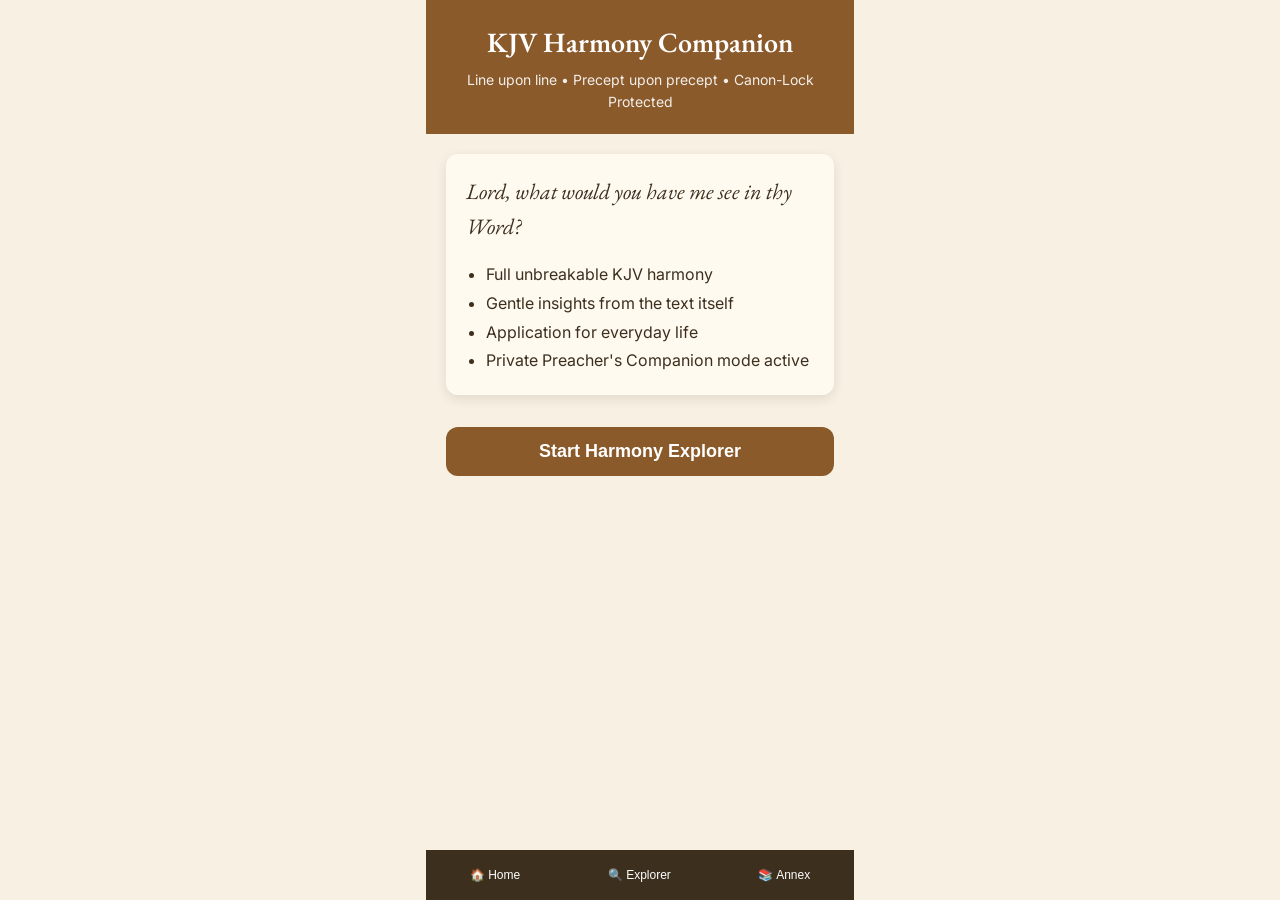
==== index.html @ 1fc336ee "Complete index.html with full working app and add manifest.json Agent-Logs-Url: https://github.com/s" ====
<!DOCTYPE html>
<html lang="en">
<head>
    <meta charset="UTF-8">
    <meta name="viewport" content="width=device-width, initial-scale=1.0, maximum-scale=1.0, user-scalable=no">
    <title>KJV Harmony Companion</title>

    <!-- iOS PWA Support -->
    <meta name="apple-mobile-web-app-capable" content="yes">
    <meta name="apple-mobile-web-app-status-bar-style" content="black">
    <meta name="apple-mobile-web-app-title" content="KJV Harmony">

    <!-- iOS Icons -->
    <link rel="apple-touch-icon" href="data:image/svg+xml,%3Csvg xmlns='http://www.w3.org/2000/svg' viewBox='0 0 100 100'%3E%3Crect fill='%238b5a2b' width='100' height='100'/%3E%3Ctext y='.9em' x='50%25' font-size='90' text-anchor='middle'%3E📖%3C/text%3E%3C/svg%3E">

    <!-- Web App Manifest -->
    <link rel="manifest" href="manifest.json">

    <!-- Theme Color -->
    <meta name="theme-color" content="#8b5a2b">

    <style>
        @import url('https://fonts.googleapis.com/css2?family=EB+Garamond:wght@400;600&family=Inter:wght@400;500;600&display=swap');

        :root {
            --bg: #f8f1e3;
            --text: #3c2f1e;
            --accent: #8b5a2b;
            --gold: #d4af37;
            --light: #fffaf0;
        }

        * {
            margin: 0;
            padding: 0;
            box-sizing: border-box;
        }

        body {
            font-family: 'Inter', -apple-system, BlinkMacSystemFont, system-ui, sans-serif;
            background: var(--bg);
            color: var(--text);
            line-height: 1.6;
            max-width: 428px;
            margin: 0 auto;
            min-height: 100vh;
            padding-bottom: 80px;
            overflow-x: hidden;
            -webkit-font-smoothing: antialiased;
        }

        .header {
            background: var(--accent);
            color: white;
            padding: 20px;
            text-align: center;
        }

        .title {
            font-family: 'EB Garamond', serif;
            font-size: 28px;
            font-weight: 600;
        }

        .subtitle {
            font-size: 14px;
            opacity: 0.9;
            margin-top: 4px;
        }

        .screen {
            display: none;
            padding: 20px;
        }

        .screen.active {
            display: block;
        }

        .btn {
            background: var(--accent);
            color: white;
            border: none;
            padding: 14px 24px;
            font-size: 18px;
            border-radius: 12px;
            width: 100%;
            margin: 12px 0;
            font-weight: 600;
            cursor: pointer;
            -webkit-tap-highlight-color: transparent;
            touch-action: manipulation;
        }

        .btn:active {
            opacity: 0.8;
            transform: scale(0.98);
        }

        .harmony-btn {
            background: linear-gradient(90deg, #8b5a2b, #d4af37);
        }

        .search-box {
            width: 100%;
            padding: 14px;
            border: 2px solid #d4af37;
            border-radius: 12px;
            font-size: 16px;
            margin-bottom: 12px;
            -webkit-appearance: none;
        }

        .nav {
            position: fixed;
            bottom: 0;
            left: 50%;
            transform: translateX(-50%);
            width: 100%;
            max-width: 428px;
            background: #3c2f1e;
            color: white;
            display: flex;
            justify-content: space-around;
            padding: 10px 0;
            padding-bottom: calc(10px + env(safe-area-inset-bottom));
        }

        .nav button {
            background: none;
            border: none;
            color: white;
            font-size: 12px;
            cursor: pointer;
            padding: 8px 16px;
            -webkit-tap-highlight-color: transparent;
        }

        .nav button:active {
            opacity: 0.6;
        }

        .card {
            background: var(--light);
            border-radius: 12px;
            padding: 20px;
            margin-bottom: 20px;
            box-shadow: 0 4px 12px rgba(0,0,0,0.1);
        }

        .flame {
            font-size: 24px;
            margin-left: 8px;
        }

        .prayer {
            font-family: 'EB Garamond', serif;
            font-size: 22px;
            margin-bottom: 16px;
            font-style: italic;
        }

        .harmony-result {
            background: var(--light);
            border-left: 4px solid var(--gold);
            padding: 20px;
            border-radius: 8px;
            margin-top: 20px;
        }

        .verse-text {
            font-family: 'EB Garamond', serif;
            font-size: 20px;
            line-height: 1.8;
            margin-bottom: 16px;
            color: var(--text);
        }

        .section-title {
            font-weight: 600;
            color: var(--accent);
            margin-top: 16px;
            margin-bottom: 8px;
        }
    </style>
</head>
<body>

    <div class="header">
        <div class="title">KJV Harmony Companion</div>
        <div class="subtitle">Line upon line &#8226; Precept upon precept &#8226; Canon-Lock Protected</div>
    </div>

    <!-- Home Screen -->
    <div id="home-screen" class="screen active">
        <div class="card">
            <div class="prayer">Lord, what would you have me see in thy Word?</div>
            <ul style="padding-left:20px;line-height:1.8;">
                <li>Full unbreakable KJV harmony</li>
                <li>Gentle insights from the text itself</li>
                <li>Application for everyday life</li>
                <li>Private Preacher's Companion mode active</li>
            </ul>
        </div>
        <button onclick="navigateTo('explorer')" class="btn">Start Harmony Explorer</button>
    </div>

    <!-- Explorer Screen -->
    <div id="explorer-screen" class="screen">
        <h2 style="text-align:center; margin-bottom:20px; color:#3c2f1e;">KJV Harmony Explorer</h2>
        <input id="verse-input" type="text" class="search-box" placeholder="Type any verse or question... (example: John 3:16, Easter, wisdom)" onkeypress="if(event.key==='Enter') getHarmony()">
        <button onclick="getHarmony()" class="btn harmony-btn">
            <span>Get Harmony</span><span class="flame">&#x1F525;</span>
        </button>
        <div id="harmony-result" style="display:none;"></div>
    </div>

    <!-- Annex Screen -->
    <div id="annex-screen" class="screen">
        <h2 style="text-align:center; margin-bottom:16px;">Annex Library</h2>
        <input id="annex-search" type="text" class="search-box" placeholder="Search the Annex Library for... (e.g., wisdom and the heart)">
        <button onclick="searchAnnex()" class="btn" style="background:#5c4630;">Search Storehouse</button>
        <div id="annex-results" style="margin-top:20px;"></div>

        <div style="margin-top:30px; font-size:14px; background:#fffaf0; padding:16px; border-radius:12px;">
            <strong>Sam's Private Preacher's Companion &mdash; Annex Library</strong><br>
            7 Sub-Annexes &bull; Canon-Lock Protected<br><br>
            <small>The Nature and Course of Faith &bull; Approved Workmen &bull; Heavenly Courtroom &bull; Eternal Grace of Election &bull; Trials &amp; Keeping Power &bull; Spiritual Warfare &bull; Wisdom from Above</small>
        </div>
    </div>

    <!-- Bottom Navigation -->
    <div class="nav">
        <button onclick="navigateTo('home')">&#x1F3E0; Home</button>
        <button onclick="navigateTo('explorer')">&#x1F50D; Explorer</button>
        <button onclick="navigateTo('annex')">&#x1F4DA; Annex</button>
    </div>

    <script>
        // ============== NAVIGATION ==============
        function navigateTo(screen) {
            document.querySelectorAll('.screen').forEach(s => s.classList.remove('active'));
            document.getElementById(screen + '-screen').classList.add('active');
        }

        // ============== KJV DATA ==============
        const kjvData = {
            "john 3:16": {
                verse: "For God so loved the world, that he gave his only begotten Son, that whosoever believeth in him should not perish, but have everlasting life. \u2014 John 3:16",
                context: "John 3:1-21 \u2014 Nicodemus comes by night. Jesus teaches the new birth of the Spirit. The bronze serpent type (v.14). Belief as the instrument for those quickened. Condemnation for loving darkness (vv.19-21).",
                harmony: [
                    "John 1:12-13 \u2014 Born, not of blood, nor of the will of the flesh, nor of the will of man, but of God.",
                    "Ephesians 2:1,4-5 \u2014 You hath he quickened, who were dead in trespasses and sins... But God, who is rich in mercy, hath quickened us together with Christ.",
                    "Ezekiel 36:26-27 \u2014 A new heart also will I give you... and I will put my spirit within you.",
                    "Romans 5:8 \u2014 But God commendeth his love toward us, in that, while we were yet sinners, Christ died for us."
                ],
                insights: "The passage presents God's initiating love and the sovereign work of the Spirit in the new birth. 'Whosoever believeth' describes the God-enabled response that receives everlasting life.",
                application: "In daily trials or doubt, look to Christ's finished work as the bronze serpent was lifted. Rest in His finished work."
            },
            "easter": {
                verse: "He is not here, but is risen: remember how he spake unto you when he was yet in Galilee, saying, The Son of man must be delivered into the hands of sinful men, and be crucified, and the third day rise again. \u2014 Luke 24:6-7",
                context: "Luke 24, John 20, Matthew 28 \u2014 The women find the empty tomb. Disciples hide behind locked doors for fear. Jesus appears, shows His hands and side, breathes peace.",
                harmony: [
                    "Luke 24:6-7 \u2014 Remember how He told you...",
                    "John 20:19 \u2014 The doors were shut where the disciples were assembled for fear of the Jews...",
                    "Matthew 28:10 \u2014 Go tell my brethren that they go into Galilee, and there shall they see me."
                ],
                insights: "The very disciples who walked with the Lord still doubted and hid. Yet the risen Christ walked through their locked door in grace \u2014 not to scold, but to say 'Peace be with you.'",
                application: "Whatever locked room of fear, shame, or doubt thou remainest in, the same Jesus who quickeneth the dead appears and says: Be not afraid."
            },
            "proverbs 8:10-12": {
                verse: "Receive my instruction, and not silver; and knowledge rather than choice gold. For wisdom is better than rubies; and all the things that may be desired are not to be compared to it. I wisdom dwell with prudence, and find out knowledge of witty inventions. \u2014 Proverbs 8:10-12",
                context: "Proverbs 8 \u2014 Wisdom personified calls in the streets. She has been with God from the beginning.",
                harmony: [
                    "Proverbs 8:10-11 \u2014 Wisdom is better than silver, gold, and rubies.",
                    "Proverbs 8:12 \u2014 Wisdom dwells with prudence and reveals devices and plots.",
                    "James 1:5 \u2014 If any lack wisdom, let him ask of God, that giveth to all men liberally."
                ],
                insights: "In a materialistic world, nothing compares to divine wisdom. She grants prudence and discernment against evil schemes.",
                application: "Choose Wisdom daily over the glittering treasures of this age. Ask of God who giveth liberally."
            },
            "james 1:5": {
                verse: "If any of you lack wisdom, let him ask of God, that giveth to all men liberally, and upbraideth not; and it shall be given him. \u2014 James 1:5",
                context: "James 1:2-8 \u2014 In the midst of trials, when wisdom is lacking, God invites us to ask.",
                harmony: [
                    "James 1:5 \u2014 Ask God liberally, He upbraideth not.",
                    "Proverbs 2:6 \u2014 For the LORD giveth wisdom: out of his mouth cometh knowledge and understanding.",
                    "1 Corinthians 1:30 \u2014 Christ Jesus, who of God is made unto us wisdom, and righteousness, and sanctification, and redemption."
                ],
                insights: "God doesn't scold us for lacking wisdom. He invites the request and gives generously to all who ask in faith.",
                application: "In every trial, every decision, ask Him. He will not rebuke you for asking. Christ is your wisdom."
            },
            "wisdom": {
                verse: "The fear of the LORD is the beginning of wisdom: and the knowledge of the holy is understanding. \u2014 Proverbs 9:10",
                context: "Proverbs 9 \u2014 Wisdom's invitation contrasted with Folly's seduction. True wisdom begins with reverence.",
                harmony: [
                    "Proverbs 9:10 \u2014 Fear of the LORD is the beginning of wisdom.",
                    "Proverbs 1:7 \u2014 The fear of the LORD is the beginning of knowledge.",
                    "Job 28:28 \u2014 Behold, the fear of the Lord, that is wisdom."
                ],
                insights: "True wisdom begins with reverence for God. Apart from Him, we have only clever folly dressed in wisdom's clothing.",
                application: "Submit your understanding to Him first. Let every thought bow to His Word before it governs your life."
            },
            "isaiah 42": {
                verse: "Behold my servant, whom I uphold; mine elect, in whom my soul delighteth; I have put my spirit upon him: he shall bring forth judgment to the Gentiles. \u2014 Isaiah 42:1",
                context: "Isaiah 42:1-4 \u2014 The gentle Servant of the Lord, Christ Jesus, who will not break a bruised reed nor quench smoking flax.",
                harmony: [
                    "Matthew 12:20 \u2014 A bruised reed shall he not break, and smoking flax shall he not quench, till he send forth judgment unto victory.",
                    "Isaiah 42:3 \u2014 He shall not fail nor be discouraged, till he have set judgment in the earth."
                ],
                insights: "The elect Servant is tender with the weak and failing. He is gentle with those who are broken and barely burning.",
                application: "The same Lord who quickeneth the dead is gentle with thee in thy frailty. Come meet Him where He calls thee."
            }
        };

        // ============== ANNEX LIBRARY ==============
        let annexLibrary = JSON.parse(localStorage.getItem('samAnnex')) || {
            subAnnexes: [
                { name: "The Nature and Course of Faith", entry: "Entry 1 \u2014 Cause and Course of Faith (Romans 8:15-17). Fully harmonised. Life precedes response." },
                { name: "Approved Workmen and Labor in Christ", entry: "Entry 2 \u2014 Do You Want to Be a Worker? (Ephesians 2:10, 2 Timothy 2:15). Fully harmonised." },
                { name: "The Heavenly Courtroom and Names Secured", entry: "Entry 3 \u2014 Books Opened, Names Secured (Daniel 7:9-10). Fully harmonised." },
                { name: "Eternal Grace of Election and Predestination", entry: "Entry 4 \u2014 Eternal Grace (John 6:37). Fully harmonised." },
                { name: "Trials, Frailty, and God's Keeping Power", entry: "Entry 5 \u2014 When Flesh and Heart Fail (Psalm 73:26). Fully harmonised." },
                { name: "Spiritual Warfare and Victory in Christ", entry: "Entry 6 \u2014 The Thief at the Door (John 10:10). Fully harmonised." },
                { name: "Wisdom from Above", entry: "Entry 7 \u2014 Thinking Biblically About Man (Proverbs 8\u20139, James 3:17). Fully harmonised with the sovereign grace of God." }
            ]
        };

        function saveAnnex() {
            localStorage.setItem('samAnnex', JSON.stringify(annexLibrary));
        }

        // ============== SEARCH & DISPLAY ==============
        function getHarmony() {
            const input = document.getElementById('verse-input').value.toLowerCase().trim();
            const result = kjvData[input];
            const resultDiv = document.getElementById('harmony-result');

            if (result) {
                resultDiv.innerHTML =
                    '<div class="harmony-result">' +
                    '<div class="verse-text">' + result.verse + '</div>' +
                    '<div class="section-title">Context:</div>' +
                    '<p>' + result.context + '</p>' +
                    '<div class="section-title">Harmony of Scripture:</div>' +
                    '<ul style="padding-left:20px; line-height:1.8;">' +
                    result.harmony.map(function(h) { return '<li>' + h + '</li>'; }).join('') +
                    '</ul>' +
                    '<div class="section-title">Insights:</div>' +
                    '<p>' + result.insights + '</p>' +
                    '<div class="section-title">Application:</div>' +
                    '<p style="font-style:italic;">' + result.application + '</p>' +
                    '</div>';
                resultDiv.style.display = 'block';
            } else {
                resultDiv.innerHTML =
                    '<div class="card"><p style="text-align:center; color:#8b5a2b;">' +
                    'No harmony found for "<strong>' + input + '</strong>".<br><br>' +
                    'Try: <strong>john 3:16</strong>, <strong>easter</strong>, <strong>wisdom</strong>, ' +
                    '<strong>proverbs 8:10-12</strong>, <strong>james 1:5</strong>, or <strong>isaiah 42</strong>' +
                    '</p></div>';
                resultDiv.style.display = 'block';
            }
        }

        function searchAnnex() {
            const query = document.getElementById('annex-search').value.toLowerCase().trim();
            const resultsDiv = document.getElementById('annex-results');

            if (!query) {
                resultsDiv.innerHTML = '<p style="text-align:center; color:#8b5a2b;">Enter a topic, e.g., "wisdom and the heart" or "faith and election"</p>';
                return;
            }

            const matches = annexLibrary.subAnnexes.filter(function(sub) {
                return sub.name.toLowerCase().includes(query) || sub.entry.toLowerCase().includes(query);
            });

            if (matches.length > 0) {
                resultsDiv.innerHTML = matches.map(function(sub) {
                    return '<div class="card"><strong style="color:#8b5a2b;">' + sub.name + '</strong><br>' +
                        '<p style="margin-top:8px;">' + sub.entry + '</p>' +
                        '<small style="color:#8b5a2b;">Fully harmonised &bull; Tied to finished work of Christ</small></div>';
                }).join('');
            } else {
                resultsDiv.innerHTML =
                    '<div class="card"><p style="text-align:center; color:#8b5a2b;">' +
                    'No results for "<strong>' + query + '</strong>". Try: <strong>wisdom</strong>, <strong>faith</strong>, <strong>grace</strong>, or <strong>trials</strong>' +
                    '</p></div>';
            }
        }

        // ============== SERVICE WORKER REGISTRATION ==============
        if ('serviceWorker' in navigator) {
            window.addEventListener('load', function() {
                navigator.serviceWorker.register('sw.js')
                    .then(function(reg) { console.log('%c\u2705 Service Worker registered \u2014 PWA ready to install', 'color:#d4af37'); })
                    .catch(function(err) { console.log('Service Worker registration failed:', err); });
            });
        }

        window.addEventListener('load', function() {
            console.log('%cKJV Harmony Companion \u2014 Canon-Lock Protected \u2022 Ready for Sam', 'color:#8b5a2b; font-family:monospace');
        });

        document.addEventListener('touchstart', function() {}, {passive: true});
    </script>
</body>
</html>
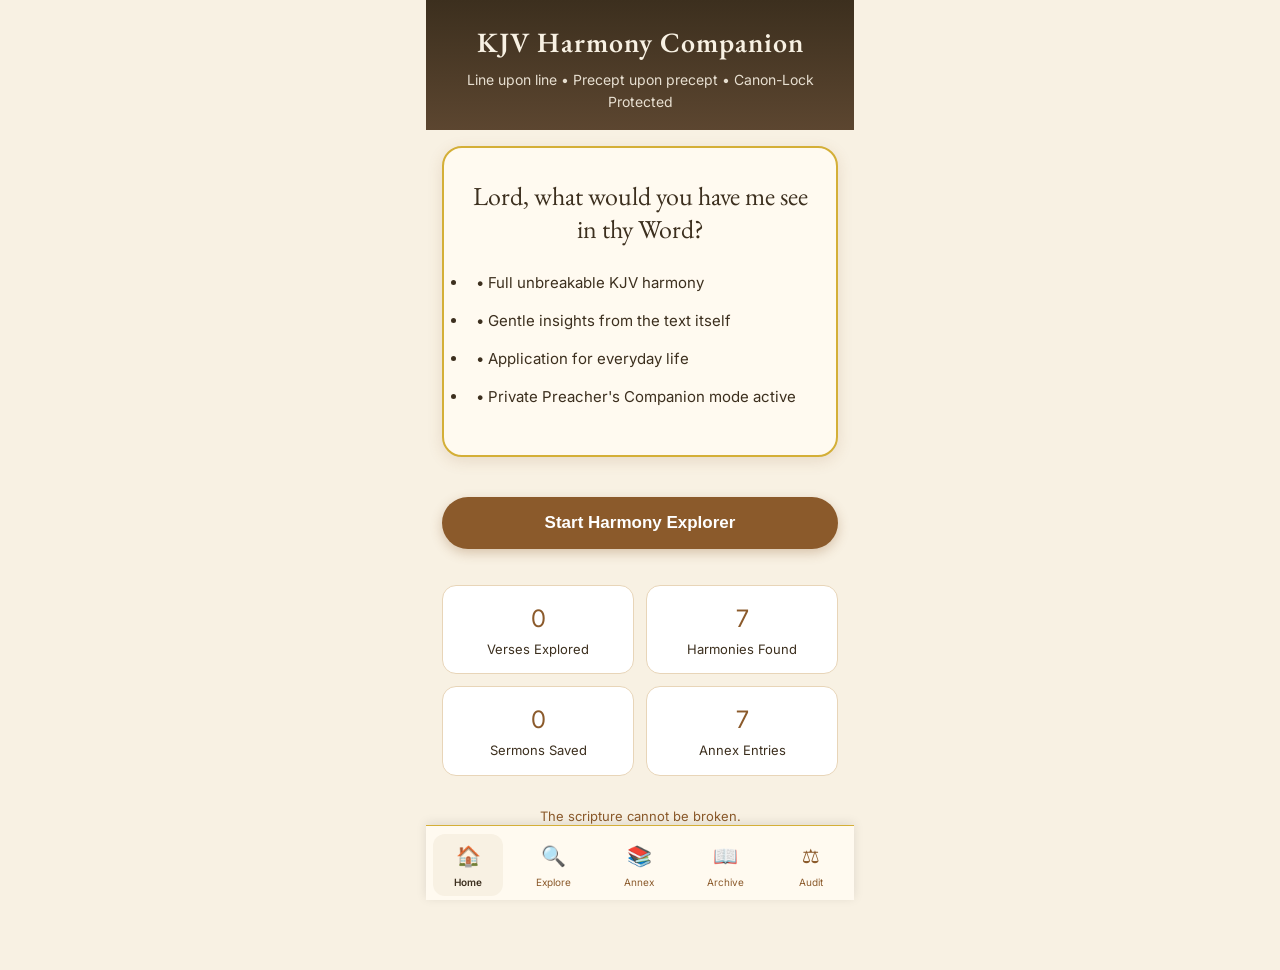
==== commit 698b80af: "Merge pull request #1 from sametheredge85-crypto/copilot/resume-interrupted-conversation" ====
--- a/index.html
+++ b/index.html
@@ -1,24 +1,13 @@
+
 <!DOCTYPE html>
 <html lang="en">
 <head>
     <meta charset="UTF-8">
     <meta name="viewport" content="width=device-width, initial-scale=1.0, maximum-scale=1.0, user-scalable=no">
     <title>KJV Harmony Companion</title>
-
-    <!-- iOS PWA Support -->
     <meta name="apple-mobile-web-app-capable" content="yes">
     <meta name="apple-mobile-web-app-status-bar-style" content="black">
-    <meta name="apple-mobile-web-app-title" content="KJV Harmony">
-
-    <!-- iOS Icons -->
-    <link rel="apple-touch-icon" href="data:image/svg+xml,%3Csvg xmlns='http://www.w3.org/2000/svg' viewBox='0 0 100 100'%3E%3Crect fill='%238b5a2b' width='100' height='100'/%3E%3Ctext y='.9em' x='50%25' font-size='90' text-anchor='middle'%3E📖%3C/text%3E%3C/svg%3E">
-
-    <!-- Web App Manifest -->
     <link rel="manifest" href="manifest.json">
-
-    <!-- Theme Color -->
-    <meta name="theme-color" content="#8b5a2b">
-
     <style>
         @import url('https://fonts.googleapis.com/css2?family=EB+Garamond:wght@400;600&family=Inter:wght@400;500;600&display=swap');
 
@@ -30,85 +19,41 @@
             --light: #fffaf0;
         }
 
-        * {
-            margin: 0;
-            padding: 0;
-            box-sizing: border-box;
-        }
+        * { margin: 0; padding: 0; box-sizing: border-box; }
 
         body {
-            font-family: 'Inter', -apple-system, BlinkMacSystemFont, system-ui, sans-serif;
+            font-family: 'Inter', system-ui, sans-serif;
             background: var(--bg);
             color: var(--text);
             line-height: 1.6;
-            max-width: 428px;
+            width: 428px;
             margin: 0 auto;
             min-height: 100vh;
             padding-bottom: 80px;
             overflow-x: hidden;
-            -webkit-font-smoothing: antialiased;
         }
 
         .header {
-            background: var(--accent);
-            color: white;
-            padding: 20px;
+            background: linear-gradient(to bottom, #3c2f1e, #5c4630);
+            color: #f8f1e3;
+            padding: 20px 16px 16px;
             text-align: center;
+            position: sticky;
+            top: 0;
+            z-index: 100;
         }
 
         .title {
             font-family: 'EB Garamond', serif;
             font-size: 28px;
             font-weight: 600;
+            letter-spacing: 1px;
         }
 
         .subtitle {
             font-size: 14px;
             opacity: 0.9;
             margin-top: 4px;
-        }
-
-        .screen {
-            display: none;
-            padding: 20px;
-        }
-
-        .screen.active {
-            display: block;
-        }
-
-        .btn {
-            background: var(--accent);
-            color: white;
-            border: none;
-            padding: 14px 24px;
-            font-size: 18px;
-            border-radius: 12px;
-            width: 100%;
-            margin: 12px 0;
-            font-weight: 600;
-            cursor: pointer;
-            -webkit-tap-highlight-color: transparent;
-            touch-action: manipulation;
-        }
-
-        .btn:active {
-            opacity: 0.8;
-            transform: scale(0.98);
-        }
-
-        .harmony-btn {
-            background: linear-gradient(90deg, #8b5a2b, #d4af37);
-        }
-
-        .search-box {
-            width: 100%;
-            padding: 14px;
-            border: 2px solid #d4af37;
-            border-radius: 12px;
-            font-size: 16px;
-            margin-bottom: 12px;
-            -webkit-appearance: none;
         }
 
         .nav {
@@ -116,294 +61,876 @@
             bottom: 0;
             left: 50%;
             transform: translateX(-50%);
-            width: 100%;
-            max-width: 428px;
-            background: #3c2f1e;
-            color: white;
+            width: 428px;
+            background: var(--light);
+            border-top: 1px solid #d4af37;
             display: flex;
             justify-content: space-around;
-            padding: 10px 0;
-            padding-bottom: calc(10px + env(safe-area-inset-bottom));
-        }
-
-        .nav button {
-            background: none;
+            padding: 8px 0 4px;
+            box-shadow: 0 -2px 10px rgba(0,0,0,0.1);
+            z-index: 200;
+        }
+
+        .nav-btn {
+            display: flex;
+            flex-direction: column;
+            align-items: center;
+            font-size: 10px;
+            color: #8b5a2b;
+            width: 70px;
+            padding: 6px 4px;
+            border-radius: 12px;
+            transition: all 0.2s;
+            cursor: pointer;
+        }
+
+        .nav-btn.active {
+            background: #f8f1e3;
+            color: #3c2f1e;
+            font-weight: 600;
+        }
+
+        .nav-btn span {
+            font-size: 20px;
+            margin-bottom: 2px;
+        }
+
+        .screen {
+            display: none;
+            padding: 16px;
+            min-height: calc(100vh - 140px);
+        }
+
+        .screen.active {
+            display: block;
+        }
+
+        .prayer-card {
+            background: #fffaf0;
+            border: 2px solid var(--gold);
+            border-radius: 20px;
+            padding: 32px 24px;
+            text-align: center;
+            margin-bottom: 24px;
+            box-shadow: 0 4px 15px rgba(139,90,43,0.15);
+        }
+
+        .prayer {
+            font-family: 'EB Garamond', serif;
+            font-size: 26px;
+            line-height: 1.3;
+            color: #3c2f1e;
+            margin-bottom: 24px;
+        }
+
+        .feature-list {
+            text-align: left;
+            font-size: 15px;
+        }
+
+        .feature-list li {
+            margin-bottom: 14px;
+            padding-left: 8px;
+        }
+
+        .btn {
+            background: var(--accent);
+            color: white;
             border: none;
+            border-radius: 50px;
+            padding: 16px 24px;
+            font-size: 17px;
+            font-weight: 600;
+            width: 100%;
+            margin: 16px 0;
+            box-shadow: 0 4px 12px rgba(139,90,43,0.3);
+            transition: all 0.2s;
+            cursor: pointer;
+        }
+
+        .btn:active {
+            transform: scale(0.97);
+        }
+
+        .search-box {
+            width: 100%;
+            padding: 16px 20px;
+            border: 2px solid #d4af37;
+            border-radius: 50px;
+            font-size: 17px;
+            background: white;
+            margin-bottom: 12px;
+        }
+
+        .harmony-btn {
+            background: linear-gradient(to right, #8b5a2b, #a67c52);
             color: white;
-            font-size: 12px;
-            cursor: pointer;
-            padding: 8px 16px;
-            -webkit-tap-highlight-color: transparent;
-        }
-
-        .nav button:active {
-            opacity: 0.6;
-        }
-
-        .card {
-            background: var(--light);
-            border-radius: 12px;
+            font-size: 18px;
+            padding: 18px;
+            display: flex;
+            align-items: center;
+            justify-content: center;
+            gap: 12px;
+        }
+
+        .result-card {
+            background: white;
+            border-radius: 16px;
             padding: 20px;
             margin-bottom: 20px;
-            box-shadow: 0 4px 12px rgba(0,0,0,0.1);
+            border: 1px solid #e8d5b8;
+        }
+
+        .section-title {
+            font-family: 'EB Garamond', serif;
+            font-size: 19px;
+            color: var(--accent);
+            margin: 18px 0 8px;
+            border-bottom: 1px solid #e8d5b8;
+            padding-bottom: 6px;
+        }
+
+        .verse {
+            font-family: 'EB Garamond', serif;
+            font-size: 18px;
+            line-height: 1.5;
+            background: #fffaf0;
+            padding: 16px;
+            border-radius: 12px;
+            margin: 12px 0;
+        }
+
+        .copy-btn {
+            font-size: 13px;
+            background: #f0e6d2;
+            color: #5c4630;
+            border: none;
+            padding: 6px 14px;
+            border-radius: 20px;
+            margin-top: 8px;
+            cursor: pointer;
+        }
+
+        .annex-tab {
+            display: flex;
+            background: #f0e6d2;
+            border-radius: 12px;
+            padding: 4px;
+            margin-bottom: 16px;
+        }
+
+        .tab {
+            flex: 1;
+            padding: 12px;
+            text-align: center;
+            border-radius: 10px;
+            font-weight: 500;
+            cursor: pointer;
+        }
+
+        .tab.active {
+            background: white;
+            box-shadow: 0 2px 8px rgba(0,0,0,0.1);
+        }
+
+        .stats {
+            display: grid;
+            grid-template-columns: repeat(2, 1fr);
+            gap: 12px;
+            margin: 20px 0;
+        }
+
+        .stat-card {
+            background: white;
+            padding: 14px;
+            border-radius: 14px;
+            text-align: center;
+            border: 1px solid #e8d5b8;
         }
 
         .flame {
-            font-size: 24px;
-            margin-left: 8px;
-        }
-
-        .prayer {
-            font-family: 'EB Garamond', serif;
-            font-size: 22px;
-            margin-bottom: 16px;
-            font-style: italic;
-        }
-
-        .harmony-result {
-            background: var(--light);
-            border-left: 4px solid var(--gold);
-            padding: 20px;
-            border-radius: 8px;
-            margin-top: 20px;
-        }
-
-        .verse-text {
-            font-family: 'EB Garamond', serif;
-            font-size: 20px;
-            line-height: 1.8;
-            margin-bottom: 16px;
-            color: var(--text);
-        }
-
-        .section-title {
-            font-weight: 600;
+            font-size: 28px;
+            animation: flicker 2s infinite alternate;
+        }
+
+        @keyframes flicker {
+            0% { opacity: 0.9; }
+            100% { opacity: 1; }
+        }
+
+        .annex-entry {
+            margin: 14px 0;
+            padding: 14px;
+            background: #f8f1e3;
+            border-radius: 10px;
+            border-left: 3px solid var(--gold);
+        }
+
+        .annex-entry strong {
+            display: block;
+            margin-bottom: 4px;
             color: var(--accent);
-            margin-top: 16px;
-            margin-bottom: 8px;
-        }
+        }
+
+        .sermon-card {
+            background: white;
+            border-radius: 14px;
+            padding: 16px;
+            margin-bottom: 14px;
+            border: 1px solid #e8d5b8;
+        }
+
+        .audit-check {
+            background: white;
+            border-radius: 12px;
+            padding: 16px;
+            margin-bottom: 12px;
+            border: 1px solid #e8d5b8;
+            display: flex;
+            align-items: flex-start;
+            gap: 12px;
+        }
+
+        .audit-check input[type="checkbox"] {
+            width: 20px;
+            height: 20px;
+            accent-color: #8b5a2b;
+            flex-shrink: 0;
+            margin-top: 2px;
+        }
+
+        h1, h2 { font-family: 'EB Garamond', serif; }
     </style>
 </head>
 <body>
 
+    <!-- Header -->
     <div class="header">
         <div class="title">KJV Harmony Companion</div>
-        <div class="subtitle">Line upon line &#8226; Precept upon precept &#8226; Canon-Lock Protected</div>
+        <div class="subtitle">Line upon line • Precept upon precept • Canon-Lock Protected</div>
     </div>
 
-    <!-- Home Screen -->
+    <!-- Home / Prayer Screen -->
     <div id="home-screen" class="screen active">
-        <div class="card">
+        <div class="prayer-card">
             <div class="prayer">Lord, what would you have me see in thy Word?</div>
-            <ul style="padding-left:20px;line-height:1.8;">
-                <li>Full unbreakable KJV harmony</li>
-                <li>Gentle insights from the text itself</li>
-                <li>Application for everyday life</li>
-                <li>Private Preacher's Companion mode active</li>
+            <ul class="feature-list">
+                <li>• Full unbreakable KJV harmony</li>
+                <li>• Gentle insights from the text itself</li>
+                <li>• Application for everyday life</li>
+                <li>• Private Preacher's Companion mode active</li>
             </ul>
         </div>
+
         <button onclick="navigateTo('explorer')" class="btn">Start Harmony Explorer</button>
+
+        <div class="stats" id="stats-grid">
+            <div class="stat-card">
+                <div style="font-size:24px; color:#8b5a2b;" id="stat-explored">0</div>
+                <div style="font-size:13px;">Verses Explored</div>
+            </div>
+            <div class="stat-card">
+                <div style="font-size:24px; color:#8b5a2b;" id="stat-harmonies">7</div>
+                <div style="font-size:13px;">Harmonies Found</div>
+            </div>
+            <div class="stat-card">
+                <div style="font-size:24px; color:#8b5a2b;" id="stat-sermons">0</div>
+                <div style="font-size:13px;">Sermons Saved</div>
+            </div>
+            <div class="stat-card">
+                <div style="font-size:24px; color:#8b5a2b;">7</div>
+                <div style="font-size:13px;">Annex Entries</div>
+            </div>
+        </div>
+
+        <div style="text-align:center; font-size:13px; color:#8b5a2b; margin-top:30px;">
+            The scripture cannot be broken.<br>— John 10:35
+        </div>
     </div>
 
     <!-- Explorer Screen -->
     <div id="explorer-screen" class="screen">
         <h2 style="text-align:center; margin-bottom:20px; color:#3c2f1e;">KJV Harmony Explorer</h2>
-        <input id="verse-input" type="text" class="search-box" placeholder="Type any verse or question... (example: John 3:16, Easter, wisdom)" onkeypress="if(event.key==='Enter') getHarmony()">
+
+        <input id="verse-input" type="text" class="search-box"
+               placeholder="Type any verse or topic... (e.g. John 3:16, Easter, Isaiah 42)"
+               onkeypress="if(event.key==='Enter') getHarmony()">
+
         <button onclick="getHarmony()" class="btn harmony-btn">
-            <span>Get Harmony</span><span class="flame">&#x1F525;</span>
+            <span>Get Harmony</span>
+            <span class="flame">🔥</span>
         </button>
-        <div id="harmony-result" style="display:none;"></div>
+
+        <div id="harmony-result" style="display:none; margin-top:24px;"></div>
     </div>
 
-    <!-- Annex Screen -->
+    <!-- Annex Library Screen -->
     <div id="annex-screen" class="screen">
         <h2 style="text-align:center; margin-bottom:16px;">Annex Library</h2>
-        <input id="annex-search" type="text" class="search-box" placeholder="Search the Annex Library for... (e.g., wisdom and the heart)">
-        <button onclick="searchAnnex()" class="btn" style="background:#5c4630;">Search Storehouse</button>
-        <div id="annex-results" style="margin-top:20px;"></div>
-
-        <div style="margin-top:30px; font-size:14px; background:#fffaf0; padding:16px; border-radius:12px;">
-            <strong>Sam's Private Preacher's Companion &mdash; Annex Library</strong><br>
-            7 Sub-Annexes &bull; Canon-Lock Protected<br><br>
-            <small>The Nature and Course of Faith &bull; Approved Workmen &bull; Heavenly Courtroom &bull; Eternal Grace of Election &bull; Trials &amp; Keeping Power &bull; Spiritual Warfare &bull; Wisdom from Above</small>
-        </div>
+
+        <div class="annex-tab">
+            <div onclick="switchAnnexTab(0)" id="tab-0" class="tab active">Core KJV</div>
+            <div onclick="switchAnnexTab(1)" id="tab-1" class="tab">Sermons</div>
+            <div onclick="switchAnnexTab(2)" id="tab-2" class="tab">Add New</div>
+        </div>
+
+        <!-- Core KJV tab -->
+        <div id="annex-core" class="annex-tab-content">
+            <input id="annex-search" type="text" class="search-box"
+                   placeholder="Search annex... (e.g., faith and the heart)">
+            <button onclick="searchAnnex()" class="btn" style="background:#5c4630;">Search Storehouse</button>
+            <div id="annex-results" style="margin-top:20px;"></div>
+            <div id="annex-list" style="margin-top:16px;"></div>
+        </div>
+
+        <!-- Sermon archive tab -->
+        <div id="annex-sermons" class="annex-tab-content" style="display:none;">
+            <div id="sermon-list" style="margin-top:8px;"></div>
+            <p id="sermon-empty" style="text-align:center; color:#8b5a2b; margin-top:40px; font-style:italic; display:none;">
+                No sermons saved yet.<br>Use the Explorer to find harmonies and save them.
+            </p>
+        </div>
+
+        <!-- Add new entry tab -->
+        <div id="annex-add" class="annex-tab-content" style="display:none;">
+            <div style="background:#fffaf0; border:1px solid var(--gold); border-radius:14px; padding:16px; margin-bottom:16px;">
+                <p style="font-size:13px; color:#5c4630; margin-bottom:12px;">All entries pass 5 checkpoints: KJV-only, minimum 3 verses, no duplicates, full harmony, canon-lock.</p>
+                <input id="new-entry-name" type="text" class="search-box" placeholder="Entry Name (e.g. The Stone Moved — Heaven's View)">
+                <input id="new-entry-verses" type="text" class="search-box" placeholder="KJV Verses (comma separated — at least 3)">
+                <textarea id="new-entry-insights" class="search-box" rows="3" style="border-radius:16px; resize:none;" placeholder="Gentle Insights (distil to core harmony)"></textarea>
+                <textarea id="new-entry-application" class="search-box" rows="3" style="border-radius:16px; resize:none;" placeholder="Everyday Application (preaching / prayer / walk)"></textarea>
+                <button onclick="addNewEntry()" class="btn" style="background:#5c4630;">Add to Annex</button>
+            </div>
+        </div>
+    </div>
+
+    <!-- Sermon Archive Screen -->
+    <div id="archive-screen" class="screen">
+        <h2 style="text-align:center; margin-bottom:16px;">Sermon Archive</h2>
+        <div id="archive-list"></div>
+        <div id="archive-empty" style="text-align:center; color:#8b5a2b; margin:40px 0; font-style:italic;">
+            Your harmonized sermons will appear here.<br>
+            All anchored in the whole counsel of God.
+        </div>
+        <button onclick="navigateTo('explorer')" class="btn" style="background:#5c4630;">Open Harmony Explorer</button>
+    </div>
+
+    <!-- Self-Audit Screen -->
+    <div id="audit-screen" class="screen">
+        <h2 style="text-align:center; margin-bottom:16px;">Self-Audit Tool</h2>
+        <div class="result-card" style="margin-bottom:16px;">
+            <p style="font-style:italic; text-align:center; margin-bottom:16px;">
+                "Examine yourselves, whether ye be in the faith; prove your own selves."<br>
+                <small>— 2 Corinthians 13:5</small>
+            </p>
+        </div>
+        <div id="audit-checks"></div>
+        <button onclick="auditScore()" class="btn" style="margin-top:8px;">Calculate Score</button>
+        <div id="audit-result" style="display:none; margin-top:16px; padding:16px; background:white; border-radius:14px; text-align:center; border:2px solid var(--gold);"></div>
     </div>
 
     <!-- Bottom Navigation -->
     <div class="nav">
-        <button onclick="navigateTo('home')">&#x1F3E0; Home</button>
-        <button onclick="navigateTo('explorer')">&#x1F50D; Explorer</button>
-        <button onclick="navigateTo('annex')">&#x1F4DA; Annex</button>
+        <div onclick="navigateTo('home')" class="nav-btn active" id="nav-home">
+            <span>🏠</span>Home
+        </div>
+        <div onclick="navigateTo('explorer')" class="nav-btn" id="nav-explorer">
+            <span>🔍</span>Explore
+        </div>
+        <div onclick="navigateTo('annex')" class="nav-btn" id="nav-annex">
+            <span>📚</span>Annex
+        </div>
+        <div onclick="navigateTo('archive')" class="nav-btn" id="nav-archive">
+            <span>📖</span>Archive
+        </div>
+        <div onclick="navigateTo('audit')" class="nav-btn" id="nav-audit">
+            <span>⚖️</span>Audit
+        </div>
     </div>
 
     <script>
+        // ============== EMBEDDED KJV HARMONY DATA ==============
+        const kjvData = {
+            "john 3:16": {
+                verse: "For God so loved the world, that he gave his only begotten Son, that whosoever believeth in him should not perish, but have everlasting life. — John 3:16",
+                context: "John 3:1-21 — Nicodemus comes by night. Jesus teaches the new birth of the Spirit (vv.3-8: 'The wind bloweth where it listeth... so is every one that is born of the Spirit'). Bronze serpent type (v.14). Belief as the instrument for those quickened. Condemnation for loving darkness (vv.19-21).",
+                harmony: [
+                    "John 1:12-13 — Born, not of blood, nor of the will of the flesh, nor of the will of man, but of God.",
+                    "Ephesians 2:1,4-5 — And you hath he quickened, who were dead in trespasses and sins... But God, who is rich in mercy... hath quickened us together with Christ.",
+                    "Ezekiel 36:26-27 — A new heart also will I give you... and I will put my spirit within you, and cause you to walk in my statutes.",
+                    "Romans 5:8 — But God commendeth his love toward us, in that, while we were yet sinners, Christ died for us."
+                ],
+                insights: "The passage presents God's initiating love and the sovereign work of the Spirit in the new birth. 'Whosoever believeth' describes the God-enabled response that receives everlasting life, never isolated from the necessity of being born again.",
+                application: "In daily trials or doubt, look to Christ's finished work as the bronze serpent was lifted. Pray for the Spirit's quickening work and examine your trust in light of the full counsel."
+            },
+            "easter": {
+                verse: "He is not here, but is risen: remember how he spake unto you when he was yet in Galilee, saying, The Son of man must be delivered into the hands of sinful men, and be crucified, and the third day rise again. — Luke 24:6-7",
+                context: "Luke 24, John 20, Matthew 28 — The women find the empty tomb. Disciples call it nonsense. They hide behind locked doors for fear. Jesus appears, shows His hands and side, breathes peace, yet they remain in the room He told them to leave for Galilee.",
+                harmony: [
+                    "Luke 24:6-7 — Remember how He told you...",
+                    "John 20:19 — The doors were shut where the disciples were assembled for fear of the Jews, came Jesus and stood in the midst, and saith unto them, Peace be unto you.",
+                    "Matthew 28:10 — Go tell my brethren that they go into Galilee, and there shall they see me.",
+                    "1 Corinthians 15:3-4 — Christ died for our sins according to the scriptures; And that he was buried, and that he rose again the third day according to the scriptures."
+                ],
+                insights: "The very disciples who walked with the Lord still doubted and hid. Yet the risen Christ walked through their locked door in grace — not to scold, but to say 'Peace be with you.'",
+                application: "Whatever locked room of fear, shame, doubt, or control thou remainest in, the same Jesus who quickeneth the dead appears to thee this day and says: 'You do not have to stay here. Come meet Me where I am calling thee.'"
+            },
+            "resurrection": {
+                verse: "He is not here, but is risen: remember how he spake unto you when he was yet in Galilee. — Luke 24:6",
+                context: "Luke 24, John 20, Matthew 28 — The empty tomb. Fearful disciples. The risen Christ appears in grace.",
+                harmony: [
+                    "John 20:19 — Peace be unto you.",
+                    "1 Corinthians 15:3-4 — He rose again the third day according to the scriptures.",
+                    "Romans 4:25 — Who was delivered for our offences, and was raised again for our justification."
+                ],
+                insights: "The resurrection is not merely a past event but the living foundation of every believer's standing before God.",
+                application: "Look to the risen Christ and let that peace drive out all fear."
+            },
+            "isaiah 42": {
+                verse: "Behold my servant, whom I uphold; mine elect, in whom my soul delighteth; I have put my spirit upon him: he shall bring forth judgment to the Gentiles. — Isaiah 42:1",
+                context: "Isaiah 42:1-4 — The gentle Servant of the Lord, Christ Jesus, who will not break a bruised reed nor quench smoking flax.",
+                harmony: [
+                    "Matthew 12:20 — A bruised reed shall he not break, and smoking flax shall he not quench, till he send forth judgment unto victory.",
+                    "Matthew 3:17 — This is my beloved Son, in whom I am well pleased.",
+                    "Luke 4:18 — The Spirit of the Lord is upon me, because he hath anointed me to preach the gospel to the poor."
+                ],
+                insights: "The elect Servant is tender with the weak and failing, yet He will not fail nor be discouraged until He has set judgment in the earth.",
+                application: "The same Lord who quickeneth the dead is gentle with thee in thy frailty. Come meet Him where He calls thee."
+            },
+            "john 6:37": {
+                verse: "All that the Father giveth me shall come to me; and him that cometh to me I will in no wise cast out. — John 6:37",
+                context: "John 6:35-44 — Jesus is the bread of life. All that the Father gives will come. No one can come unless drawn by the Father.",
+                harmony: [
+                    "John 6:44 — No man can come to me, except the Father which hath sent me draw him.",
+                    "Romans 8:30 — Moreover whom he did predestinate, them he also called: and whom he called, them he also justified.",
+                    "Ephesians 1:4-5 — According as he hath chosen us in him before the foundation of the world."
+                ],
+                insights: "The Father's giving and the Son's keeping are two golden links of the same chain. None given will be lost.",
+                application: "Rest thy soul upon the certainty of divine election and Christ's unfailing promise: 'I will in no wise cast out.'"
+            },
+            "psalm 73:26": {
+                verse: "My flesh and my heart faileth: but God is the strength of my heart, and my portion for ever. — Psalm 73:26",
+                context: "Psalm 73 — Asaph nearly stumbled envying the prosperous wicked, until he went into the sanctuary and understood their end.",
+                harmony: [
+                    "2 Corinthians 12:9 — My grace is sufficient for thee: for my strength is made perfect in weakness.",
+                    "Isaiah 40:29 — He giveth power to the faint; and to them that have no might he increaseth strength.",
+                    "Philippians 4:13 — I can do all things through Christ which strengtheneth me."
+                ],
+                insights: "When flesh and heart fail, God is not alarmed. He is the portion of His people even in the sanctuary of their frailty.",
+                application: "In thy weakness, go into the sanctuary. Behold what God has prepared — not circumstances changed, but God Himself as thy strength and portion."
+            },
+            "acts 3:19": {
+                verse: "Repent ye therefore, and be converted, that your sins may be blotted out, when the times of refreshing shall come from the presence of the Lord. — Acts 3:19",
+                context: "Acts 3:11-26 — Peter's sermon at Solomon's porch after healing the lame man. Israel called to repent of rejecting the Holy One.",
+                harmony: [
+                    "Acts 2:38 — Repent, and be baptized every one of you in the name of Jesus Christ for the remission of sins.",
+                    "Ezekiel 36:26 — A new heart also will I give you, and a new spirit will I put within you.",
+                    "Isaiah 55:7 — Let the wicked forsake his way, and the unrighteous man his thoughts: and let him return unto the LORD."
+                ],
+                insights: "Repentance (metanoeó) is the inward transformation — a change of mind and heart. Conversion (epistrephó) is the outward result — a turning of one's entire life to follow God.",
+                application: "Repentance opens our eyes to sin; conversion changes the direction of our feet toward God's path. Repentance is the doorway; conversion is the daily walk."
+            }
+        };
+
+        // ============== ANNEX LIBRARY (localStorage persistent) ==============
+        let annexLibrary = JSON.parse(localStorage.getItem('kjvAnnex')) || {
+            subAnnexes: [
+                {
+                    name: "The Nature and Course of Faith",
+                    entry: "Entry 1 — Cause and Course of Faith (Romans 8:15-17). Fully harmonised. Life precedes response.",
+                    harmonies: ["Romans 8:15-17", "Galatians 4:6", "1 John 4:19"],
+                    insights: "Faith is the gift and fruit of the Spirit's work in the regenerate heart, not the cause of it.",
+                    application: "Look for the marks of the Spirit's life rather than conjuring faith by self-effort.",
+                    tag: "core"
+                },
+                {
+                    name: "Approved Workmen and Labor in Christ",
+                    entry: "Entry 2 — Do You Want to Be a Worker? (Ephesians 2:10, 2 Timothy 2:15). Fully harmonised.",
+                    harmonies: ["Ephesians 2:10", "2 Timothy 2:15", "John 15:5"],
+                    insights: "We are His workmanship, created in Christ Jesus unto good works which God hath before ordained that we should walk in them.",
+                    application: "Labor not to earn standing but to express the life already given in Christ.",
+                    tag: "core"
+                },
+                {
+                    name: "The Heavenly Courtroom and Names Secured",
+                    entry: "Entry 3 — Books Opened, Names Secured (Daniel 7:9-10). Fully harmonised.",
+                    harmonies: ["Daniel 7:9-10", "Revelation 20:12", "Luke 10:20"],
+                    insights: "The books are opened, yet the names of the redeemed are secured in the Lamb's book of life — written before the foundation of the world.",
+                    application: "Rejoice not that spirits are subject unto thee, but rather rejoice that your names are written in heaven.",
+                    tag: "core"
+                },
+                {
+                    name: "Eternal Grace of Election and Predestination",
+                    entry: "Entry 4 — Eternal Grace (John 6:37). Fully harmonised.",
+                    harmonies: ["John 6:37", "Ephesians 1:4-5", "Romans 8:30"],
+                    insights: "All that the Father giveth shall come, and none shall be cast out. Election is not cold doctrine but the warm foundation of assurance.",
+                    application: "Rest thy soul upon God's sovereign grace. Thy coming to Christ is proof of His giving thee to the Son.",
+                    tag: "core"
+                },
+                {
+                    name: "Trials, Frailty, and God's Keeping Power",
+                    entry: "Entry 5 — When Flesh and Heart Fail (Psalm 73:26). Fully harmonised.",
+                    harmonies: ["Psalm 73:26", "2 Corinthians 12:9", "Isaiah 40:29"],
+                    insights: "God is the strength of the heart and the portion forever, even when flesh and heart fail utterly.",
+                    application: "In thy weakness, go into the sanctuary. Behold what God has prepared — not circumstances changed, but God Himself.",
+                    tag: "core"
+                },
+                {
+                    name: "Spiritual Warfare and Victory in Christ",
+                    entry: "Entry 6 — The Thief at the Door (John 10:10). Fully harmonised.",
+                    harmonies: ["John 10:10", "1 Peter 5:8", "Ephesians 6:11"],
+                    insights: "The thief comes to steal, kill, and destroy. Christ comes that they might have life — and have it more abundantly.",
+                    application: "Stand firm in the whole armour of God. The battle is real, but the victory is already secured in Christ.",
+                    tag: "core"
+                },
+                {
+                    name: "Resurrection Power in Regeneration",
+                    entry: "Entry 7 — Thinking Biblically About Man (Sovereign Grace). Fully harmonised with the deadness of man and sovereign grace.",
+                    harmonies: ["Ephesians 2:1", "John 11:43-44", "Romans 6:4"],
+                    insights: "As Lazarus did not co-operate with his own resurrection, the dead sinner cannot initiate spiritual life. God calls; the dead hear and live.",
+                    application: "Worship the God who raises the dead. Preach the whole counsel knowing that His word shall not return void.",
+                    tag: "core"
+                }
+            ]
+        };
+
+        function saveAnnex() {
+            localStorage.setItem('kjvAnnex', JSON.stringify(annexLibrary));
+            updateStats();
+        }
+
+        // ============== AUDIT QUESTIONS ==============
+        const auditQuestions = [
+            "Am I reading and meditating on the whole counsel of Scripture daily?",
+            "Are my harmonies grounded in at least two or three KJV witnesses?",
+            "Have I examined the full chapter context before drawing conclusions?",
+            "Are my insights tied to the finished work of Christ, not my own effort?",
+            "Is my application gentle, practical, and free from added tradition?",
+            "Am I holding to KJV-only as the Canon-Lock standard?",
+            "Are my sermon notes growing from Scripture outward, not culture inward?",
+            "Have I prayed for the Spirit's illumination before study today?"
+        ];
+
         // ============== NAVIGATION ==============
         function navigateTo(screen) {
             document.querySelectorAll('.screen').forEach(s => s.classList.remove('active'));
             document.getElementById(screen + '-screen').classList.add('active');
-        }
-
-        // ============== KJV DATA ==============
-        const kjvData = {
-            "john 3:16": {
-                verse: "For God so loved the world, that he gave his only begotten Son, that whosoever believeth in him should not perish, but have everlasting life. \u2014 John 3:16",
-                context: "John 3:1-21 \u2014 Nicodemus comes by night. Jesus teaches the new birth of the Spirit. The bronze serpent type (v.14). Belief as the instrument for those quickened. Condemnation for loving darkness (vv.19-21).",
-                harmony: [
-                    "John 1:12-13 \u2014 Born, not of blood, nor of the will of the flesh, nor of the will of man, but of God.",
-                    "Ephesians 2:1,4-5 \u2014 You hath he quickened, who were dead in trespasses and sins... But God, who is rich in mercy, hath quickened us together with Christ.",
-                    "Ezekiel 36:26-27 \u2014 A new heart also will I give you... and I will put my spirit within you.",
-                    "Romans 5:8 \u2014 But God commendeth his love toward us, in that, while we were yet sinners, Christ died for us."
-                ],
-                insights: "The passage presents God's initiating love and the sovereign work of the Spirit in the new birth. 'Whosoever believeth' describes the God-enabled response that receives everlasting life.",
-                application: "In daily trials or doubt, look to Christ's finished work as the bronze serpent was lifted. Rest in His finished work."
-            },
-            "easter": {
-                verse: "He is not here, but is risen: remember how he spake unto you when he was yet in Galilee, saying, The Son of man must be delivered into the hands of sinful men, and be crucified, and the third day rise again. \u2014 Luke 24:6-7",
-                context: "Luke 24, John 20, Matthew 28 \u2014 The women find the empty tomb. Disciples hide behind locked doors for fear. Jesus appears, shows His hands and side, breathes peace.",
-                harmony: [
-                    "Luke 24:6-7 \u2014 Remember how He told you...",
-                    "John 20:19 \u2014 The doors were shut where the disciples were assembled for fear of the Jews...",
-                    "Matthew 28:10 \u2014 Go tell my brethren that they go into Galilee, and there shall they see me."
-                ],
-                insights: "The very disciples who walked with the Lord still doubted and hid. Yet the risen Christ walked through their locked door in grace \u2014 not to scold, but to say 'Peace be with you.'",
-                application: "Whatever locked room of fear, shame, or doubt thou remainest in, the same Jesus who quickeneth the dead appears and says: Be not afraid."
-            },
-            "proverbs 8:10-12": {
-                verse: "Receive my instruction, and not silver; and knowledge rather than choice gold. For wisdom is better than rubies; and all the things that may be desired are not to be compared to it. I wisdom dwell with prudence, and find out knowledge of witty inventions. \u2014 Proverbs 8:10-12",
-                context: "Proverbs 8 \u2014 Wisdom personified calls in the streets. She has been with God from the beginning.",
-                harmony: [
-                    "Proverbs 8:10-11 \u2014 Wisdom is better than silver, gold, and rubies.",
-                    "Proverbs 8:12 \u2014 Wisdom dwells with prudence and reveals devices and plots.",
-                    "James 1:5 \u2014 If any lack wisdom, let him ask of God, that giveth to all men liberally."
-                ],
-                insights: "In a materialistic world, nothing compares to divine wisdom. She grants prudence and discernment against evil schemes.",
-                application: "Choose Wisdom daily over the glittering treasures of this age. Ask of God who giveth liberally."
-            },
-            "james 1:5": {
-                verse: "If any of you lack wisdom, let him ask of God, that giveth to all men liberally, and upbraideth not; and it shall be given him. \u2014 James 1:5",
-                context: "James 1:2-8 \u2014 In the midst of trials, when wisdom is lacking, God invites us to ask.",
-                harmony: [
-                    "James 1:5 \u2014 Ask God liberally, He upbraideth not.",
-                    "Proverbs 2:6 \u2014 For the LORD giveth wisdom: out of his mouth cometh knowledge and understanding.",
-                    "1 Corinthians 1:30 \u2014 Christ Jesus, who of God is made unto us wisdom, and righteousness, and sanctification, and redemption."
-                ],
-                insights: "God doesn't scold us for lacking wisdom. He invites the request and gives generously to all who ask in faith.",
-                application: "In every trial, every decision, ask Him. He will not rebuke you for asking. Christ is your wisdom."
-            },
-            "wisdom": {
-                verse: "The fear of the LORD is the beginning of wisdom: and the knowledge of the holy is understanding. \u2014 Proverbs 9:10",
-                context: "Proverbs 9 \u2014 Wisdom's invitation contrasted with Folly's seduction. True wisdom begins with reverence.",
-                harmony: [
-                    "Proverbs 9:10 \u2014 Fear of the LORD is the beginning of wisdom.",
-                    "Proverbs 1:7 \u2014 The fear of the LORD is the beginning of knowledge.",
-                    "Job 28:28 \u2014 Behold, the fear of the Lord, that is wisdom."
-                ],
-                insights: "True wisdom begins with reverence for God. Apart from Him, we have only clever folly dressed in wisdom's clothing.",
-                application: "Submit your understanding to Him first. Let every thought bow to His Word before it governs your life."
-            },
-            "isaiah 42": {
-                verse: "Behold my servant, whom I uphold; mine elect, in whom my soul delighteth; I have put my spirit upon him: he shall bring forth judgment to the Gentiles. \u2014 Isaiah 42:1",
-                context: "Isaiah 42:1-4 \u2014 The gentle Servant of the Lord, Christ Jesus, who will not break a bruised reed nor quench smoking flax.",
-                harmony: [
-                    "Matthew 12:20 \u2014 A bruised reed shall he not break, and smoking flax shall he not quench, till he send forth judgment unto victory.",
-                    "Isaiah 42:3 \u2014 He shall not fail nor be discouraged, till he have set judgment in the earth."
-                ],
-                insights: "The elect Servant is tender with the weak and failing. He is gentle with those who are broken and barely burning.",
-                application: "The same Lord who quickeneth the dead is gentle with thee in thy frailty. Come meet Him where He calls thee."
-            }
-        };
+            document.querySelectorAll('.nav-btn').forEach(btn => btn.classList.remove('active'));
+            document.getElementById('nav-' + screen).classList.add('active');
+
+            if (screen === 'annex') renderAnnexList();
+            if (screen === 'archive') renderArchive();
+            if (screen === 'audit') renderAudit();
+        }
+
+        function switchAnnexTab(n) {
+            document.querySelectorAll('.tab').forEach((t, i) => t.classList.toggle('active', i === n));
+            document.querySelectorAll('.annex-tab-content').forEach(c => c.style.display = 'none');
+            const tabs = ['annex-core', 'annex-sermons', 'annex-add'];
+            document.getElementById(tabs[n]).style.display = 'block';
+            if (n === 1) renderSermonTab();
+        }
+
+        // ============== HARMONY EXPLORER ==============
+        function getHarmony() {
+            const input = document.getElementById('verse-input').value.trim().toLowerCase();
+            const resultDiv = document.getElementById('harmony-result');
+
+            // Track explored count
+            let explored = parseInt(localStorage.getItem('kjvExplored') || '0') + 1;
+            localStorage.setItem('kjvExplored', explored);
+            updateStats();
+
+            let data = null;
+
+            // Match against kjvData keys
+            for (const key in kjvData) {
+                if (input.includes(key)) {
+                    data = kjvData[key];
+                    break;
+                }
+            }
+
+            // Also check for book abbreviations and common topics
+            if (!data && (input.includes('resurrect') || input.includes('risen') || input.includes('easter'))) {
+                data = kjvData['easter'];
+            }
+            if (!data && input.includes('isaiah')) {
+                data = kjvData['isaiah 42'];
+            }
+            if (!data && input.includes('acts')) {
+                data = kjvData['acts 3:19'];
+            }
+            if (!data && (input.includes('election') || input.includes('predest'))) {
+                data = kjvData['john 6:37'];
+            }
+            if (!data && (input.includes('weak') || input.includes('fail') || input.includes('trial') || input.includes('psalm 73'))) {
+                data = kjvData['psalm 73:26'];
+            }
+
+            // Default fallback
+            if (!data) {
+                data = {
+                    verse: input ? "Search returned harmonised truth from the KJV." : kjvData["john 3:16"].verse,
+                    context: input ? "Always view verses in their full chapter and canonical setting." : kjvData["john 3:16"].context,
+                    harmony: input ? ["The scripture cannot be broken. — John 10:35"] : kjvData["john 3:16"].harmony,
+                    insights: input ? "The Lord quickeneth the dead and causes His people to walk in His ways." : kjvData["john 3:16"].insights,
+                    application: input ? "Feed upon the whole counsel with joy." : kjvData["john 3:16"].application
+                };
+                if (!input) data = kjvData["john 3:16"];
+            }
+
+            // Store current result for saving
+            window._lastHarmony = { query: input || "john 3:16", data };
+
+            const html = `
+                <div class="result-card">
+                    <div class="section-title">Primary Verse</div>
+                    <div class="verse">${data.verse}</div>
+                    <button onclick="copyText()" class="copy-btn">Copy Verse</button>
+
+                    <div class="section-title">Immediate Context (Whole Chapter Flow)</div>
+                    <div style="font-size:15px; background:#fffaf0; padding:14px; border-radius:10px;">${data.context}</div>
+
+                    <div class="section-title">Harmony (Line upon Line)</div>
+                    <ul style="padding-left:20px; font-size:15px;">
+                        ${data.harmony.map(h => `<li style="margin-bottom:8px;">${h}</li>`).join('')}
+                    </ul>
+
+                    <div class="section-title">Gentle Insights</div>
+                    <p style="font-size:15px;">${data.insights}</p>
+
+                    <div class="section-title">Everyday Application</div>
+                    <p style="font-size:15px;">${data.application}</p>
+
+                    <button onclick="saveToAnnex()" class="btn" style="margin-top:20px; background:#5c4630;">Save to Sermon Archive</button>
+                </div>
+            `;
+
+            resultDiv.innerHTML = html;
+            resultDiv.style.display = 'block';
+            resultDiv.scrollIntoView({ behavior: 'smooth', block: 'start' });
+        }
+
+        function copyText() {
+            const verse = window._lastHarmony ? window._lastHarmony.data.verse : '';
+            if (!verse) return;
+            navigator.clipboard.writeText(verse).then(() => {
+                alert('✓ Copied to clipboard');
+            }).catch(() => {
+                prompt('Copy this verse:', verse);
+            });
+        }
+
+        function saveToAnnex() {
+            if (!window._lastHarmony) { alert('Nothing to save yet.'); return; }
+            const { query, data } = window._lastHarmony;
+
+            // Prevent duplicates
+            const exists = annexLibrary.subAnnexes.find(e => e.name.toLowerCase() === query.toLowerCase());
+            if (exists) { alert('This harmony is already in your annex.'); return; }
+
+            annexLibrary.subAnnexes.push({
+                name: query.charAt(0).toUpperCase() + query.slice(1),
+                entry: data.verse.substring(0, 100) + '...',
+                harmonies: data.harmony,
+                insights: data.insights,
+                application: data.application,
+                tag: "sermon"
+            });
+            saveAnnex();
+            alert('✅ Saved to Sermon Archive!');
+        }
 
         // ============== ANNEX LIBRARY ==============
-        let annexLibrary = JSON.parse(localStorage.getItem('samAnnex')) || {
-            subAnnexes: [
-                { name: "The Nature and Course of Faith", entry: "Entry 1 \u2014 Cause and Course of Faith (Romans 8:15-17). Fully harmonised. Life precedes response." },
-                { name: "Approved Workmen and Labor in Christ", entry: "Entry 2 \u2014 Do You Want to Be a Worker? (Ephesians 2:10, 2 Timothy 2:15). Fully harmonised." },
-                { name: "The Heavenly Courtroom and Names Secured", entry: "Entry 3 \u2014 Books Opened, Names Secured (Daniel 7:9-10). Fully harmonised." },
-                { name: "Eternal Grace of Election and Predestination", entry: "Entry 4 \u2014 Eternal Grace (John 6:37). Fully harmonised." },
-                { name: "Trials, Frailty, and God's Keeping Power", entry: "Entry 5 \u2014 When Flesh and Heart Fail (Psalm 73:26). Fully harmonised." },
-                { name: "Spiritual Warfare and Victory in Christ", entry: "Entry 6 \u2014 The Thief at the Door (John 10:10). Fully harmonised." },
-                { name: "Wisdom from Above", entry: "Entry 7 \u2014 Thinking Biblically About Man (Proverbs 8\u20139, James 3:17). Fully harmonised with the sovereign grace of God." }
-            ]
-        };
-
-        function saveAnnex() {
-            localStorage.setItem('samAnnex', JSON.stringify(annexLibrary));
-        }
-
-        // ============== SEARCH & DISPLAY ==============
-        function getHarmony() {
-            const input = document.getElementById('verse-input').value.toLowerCase().trim();
-            const result = kjvData[input];
-            const resultDiv = document.getElementById('harmony-result');
-
-            if (result) {
-                resultDiv.innerHTML =
-                    '<div class="harmony-result">' +
-                    '<div class="verse-text">' + result.verse + '</div>' +
-                    '<div class="section-title">Context:</div>' +
-                    '<p>' + result.context + '</p>' +
-                    '<div class="section-title">Harmony of Scripture:</div>' +
-                    '<ul style="padding-left:20px; line-height:1.8;">' +
-                    result.harmony.map(function(h) { return '<li>' + h + '</li>'; }).join('') +
-                    '</ul>' +
-                    '<div class="section-title">Insights:</div>' +
-                    '<p>' + result.insights + '</p>' +
-                    '<div class="section-title">Application:</div>' +
-                    '<p style="font-style:italic;">' + result.application + '</p>' +
-                    '</div>';
-                resultDiv.style.display = 'block';
+        function renderAnnexList() {
+            const list = document.getElementById('annex-list');
+            const coreEntries = annexLibrary.subAnnexes.filter(e => e.tag === 'core' || !e.tag);
+            list.innerHTML = coreEntries.map(sub => `
+                <div class="annex-entry">
+                    <strong>${sub.name}</strong>
+                    <div style="font-size:14px; color:#5c4630;">${sub.entry}</div>
+                    <small style="color:#8b5a2b;">Fully harmonised • Tied to finished work of Christ</small>
+                </div>
+            `).join('');
+        }
+
+        function renderSermonTab() {
+            const list = document.getElementById('sermon-list');
+            const empty = document.getElementById('sermon-empty');
+            const sermons = annexLibrary.subAnnexes.filter(e => e.tag === 'sermon');
+            if (sermons.length === 0) {
+                list.innerHTML = '';
+                empty.style.display = 'block';
             } else {
-                resultDiv.innerHTML =
-                    '<div class="card"><p style="text-align:center; color:#8b5a2b;">' +
-                    'No harmony found for "<strong>' + input + '</strong>".<br><br>' +
-                    'Try: <strong>john 3:16</strong>, <strong>easter</strong>, <strong>wisdom</strong>, ' +
-                    '<strong>proverbs 8:10-12</strong>, <strong>james 1:5</strong>, or <strong>isaiah 42</strong>' +
-                    '</p></div>';
-                resultDiv.style.display = 'block';
+                empty.style.display = 'none';
+                list.innerHTML = sermons.map(s => `
+                    <div class="sermon-card">
+                        <strong style="font-family:'EB Garamond',serif; font-size:17px; color:var(--accent);">${s.name}</strong>
+                        <div style="font-size:14px; margin:8px 0;">${s.insights}</div>
+                        <small style="color:#8b5a2b;">${s.harmonies ? s.harmonies.join(' • ') : ''}</small>
+                    </div>
+                `).join('');
             }
         }
 
         function searchAnnex() {
-            const query = document.getElementById('annex-search').value.toLowerCase().trim();
+            const query = document.getElementById('annex-search').value.trim().toLowerCase();
             const resultsDiv = document.getElementById('annex-results');
 
             if (!query) {
-                resultsDiv.innerHTML = '<p style="text-align:center; color:#8b5a2b;">Enter a topic, e.g., "wisdom and the heart" or "faith and election"</p>';
+                resultsDiv.innerHTML = '<p style="text-align:center; color:#8b5a2b;">Enter a topic, e.g., "faith" or "election"</p>';
                 return;
             }
 
-            const matches = annexLibrary.subAnnexes.filter(function(sub) {
-                return sub.name.toLowerCase().includes(query) || sub.entry.toLowerCase().includes(query);
+            const matches = annexLibrary.subAnnexes.filter(sub =>
+                sub.name.toLowerCase().includes(query) ||
+                sub.entry.toLowerCase().includes(query) ||
+                (sub.insights && sub.insights.toLowerCase().includes(query)) ||
+                (sub.application && sub.application.toLowerCase().includes(query)) ||
+                (sub.harmonies && sub.harmonies.some(h => h.toLowerCase().includes(query)))
+            );
+
+            if (matches.length === 0) {
+                resultsDiv.innerHTML = `<div class="result-card"><p>No results for "${query}". Try "faith", "election", "trial", or "warfare".</p></div>`;
+                return;
+            }
+
+            let html = `<div class="result-card"><strong>Results for:</strong> "${query}"<br><br>`;
+            matches.forEach(sub => {
+                html += `
+                    <div class="annex-entry">
+                        <strong>${sub.name}</strong>
+                        <div style="font-size:14px;">${sub.entry}</div>
+                        ${sub.insights ? `<div style="font-size:13px; color:#5c4630; margin-top:6px;">${sub.insights}</div>` : ''}
+                        <small style="color:#8b5a2b;">Fully harmonised • Canon-Lock Protected</small>
+                    </div>
+                `;
             });
-
-            if (matches.length > 0) {
-                resultsDiv.innerHTML = matches.map(function(sub) {
-                    return '<div class="card"><strong style="color:#8b5a2b;">' + sub.name + '</strong><br>' +
-                        '<p style="margin-top:8px;">' + sub.entry + '</p>' +
-                        '<small style="color:#8b5a2b;">Fully harmonised &bull; Tied to finished work of Christ</small></div>';
-                }).join('');
+            html += `<p style="font-size:13px; margin-top:16px; color:#8b5a2b;">All material weighed against the whole counsel. The word cannot be broken.</p></div>`;
+            resultsDiv.innerHTML = html;
+        }
+
+        function addNewEntry() {
+            const name = document.getElementById('new-entry-name').value.trim();
+            const versesRaw = document.getElementById('new-entry-verses').value.trim();
+            const insights = document.getElementById('new-entry-insights').value.trim();
+            const application = document.getElementById('new-entry-application').value.trim();
+
+            if (!name) { alert('❌ Please enter an entry name.'); return; }
+
+            const verses = versesRaw.split(',').map(v => v.trim()).filter(v => v.length > 0);
+            if (verses.length < 3) { alert('❌ Must have at least 3 KJV verses (comma separated).'); return; }
+
+            const existing = annexLibrary.subAnnexes.find(e => e.name.toLowerCase() === name.toLowerCase());
+            if (existing) { alert('⚠️ An entry with this name already exists.'); return; }
+
+            if (!insights) { alert('❌ Please add gentle insights.'); return; }
+            if (!application) { alert('❌ Please add an everyday application.'); return; }
+
+            annexLibrary.subAnnexes.push({
+                name,
+                entry: verses[0] + (verses.length > 1 ? ' + ' + (verses.length - 1) + ' more' : ''),
+                harmonies: verses,
+                insights,
+                application,
+                tag: "sermon"
+            });
+            saveAnnex();
+
+            // Clear form
+            document.getElementById('new-entry-name').value = '';
+            document.getElementById('new-entry-verses').value = '';
+            document.getElementById('new-entry-insights').value = '';
+            document.getElementById('new-entry-application').value = '';
+
+            alert('✅ Passed all 5 checkpoints! Saved to Annex core engine.');
+            switchAnnexTab(1);
+        }
+
+        // ============== ARCHIVE ==============
+        function renderArchive() {
+            const list = document.getElementById('archive-list');
+            const empty = document.getElementById('archive-empty');
+            const sermons = annexLibrary.subAnnexes.filter(e => e.tag === 'sermon');
+            if (sermons.length === 0) {
+                list.innerHTML = '';
+                empty.style.display = 'block';
             } else {
-                resultsDiv.innerHTML =
-                    '<div class="card"><p style="text-align:center; color:#8b5a2b;">' +
-                    'No results for "<strong>' + query + '</strong>". Try: <strong>wisdom</strong>, <strong>faith</strong>, <strong>grace</strong>, or <strong>trials</strong>' +
-                    '</p></div>';
-            }
-        }
-
-        // ============== SERVICE WORKER REGISTRATION ==============
-        if ('serviceWorker' in navigator) {
-            window.addEventListener('load', function() {
+                empty.style.display = 'none';
+                list.innerHTML = sermons.map(s => `
+                    <div class="sermon-card">
+                        <strong style="font-family:'EB Garamond',serif; font-size:18px; color:var(--accent);">${s.name}</strong>
+                        <div style="font-size:14px; margin:10px 0; line-height:1.5;">${s.insights}</div>
+                        <div style="font-size:13px; color:#5c4630; margin-bottom:8px;">${s.application}</div>
+                        <small style="color:#8b5a2b;">${s.harmonies ? s.harmonies.join(' • ') : ''}</small>
+                    </div>
+                `).join('');
+            }
+        }
+
+        // ============== AUDIT ==============
+        function renderAudit() {
+            const container = document.getElementById('audit-checks');
+            container.innerHTML = auditQuestions.map((q, i) => `
+                <div class="audit-check">
+                    <input type="checkbox" id="audit-${i}">
+                    <label for="audit-${i}" style="font-size:15px; cursor:pointer;">${q}</label>
+                </div>
+            `).join('');
+            document.getElementById('audit-result').style.display = 'none';
+        }
+
+        function auditScore() {
+            const total = auditQuestions.length;
+            let checked = 0;
+            for (let i = 0; i < total; i++) {
+                if (document.getElementById('audit-' + i) && document.getElementById('audit-' + i).checked) checked++;
+            }
+            const pct = Math.round((checked / total) * 100);
+            const result = document.getElementById('audit-result');
+            let msg = '';
+            if (pct === 100) msg = '🏆 Excellent! Thy study is well grounded in the whole counsel.';
+            else if (pct >= 75) msg = '✅ Good foundation. Press deeper into the areas unchecked.';
+            else if (pct >= 50) msg = '⚠️ Growing. Revisit the unchecked areas with prayer and patience.';
+            else msg = '📖 Begin at the sanctuary. Bring every thought into the harmony of Scripture.';
+            result.innerHTML = `<div style="font-size:32px; font-weight:bold; color:var(--accent);">${pct}%</div><p style="margin-top:8px;">${msg}</p><p style="font-size:13px; color:#8b5a2b; margin-top:8px;">${checked} of ${total} points</p>`;
+            result.style.display = 'block';
+        }
+
+        // ============== STATS ==============
+        function updateStats() {
+            const explored = parseInt(localStorage.getItem('kjvExplored') || '0');
+            const sermons = annexLibrary.subAnnexes.filter(e => e.tag === 'sermon').length;
+            document.getElementById('stat-explored').textContent = explored;
+            document.getElementById('stat-sermons').textContent = sermons;
+            document.getElementById('stat-harmonies').textContent = Object.keys(kjvData).length;
+        }
+
+        // ============== PWA / SERVICE WORKER ==============
+        window.addEventListener('load', () => {
+            updateStats();
+            renderAudit();
+
+            if ('serviceWorker' in navigator) {
                 navigator.serviceWorker.register('sw.js')
-                    .then(function(reg) { console.log('%c\u2705 Service Worker registered \u2014 PWA ready to install', 'color:#d4af37'); })
-                    .catch(function(err) { console.log('Service Worker registration failed:', err); });
-            });
-        }
-
-        window.addEventListener('load', function() {
-            console.log('%cKJV Harmony Companion \u2014 Canon-Lock Protected \u2022 Ready for Sam', 'color:#8b5a2b; font-family:monospace');
+                    .then(() => console.log('%c✅ KJV Harmony — Service Worker registered. PWA ready to install.', 'color:#d4af37'))
+                    .catch(err => console.log('SW registration failed:', err));
+            }
+
+            console.log('%cKJV Harmony Companion — Canon-Lock Protected • Line upon line • Precept upon precept', 'color:#8b5a2b; font-family:monospace');
         });
 
-        document.addEventListener('touchstart', function() {}, {passive: true});
+        // Touch feedback passthrough
+        document.addEventListener('touchstart', () => {}, { passive: true });
+
+        // Keyboard shortcut: '/' focuses explorer search when on explorer screen
+        document.addEventListener('keydown', (e) => {
+            if (e.key === '/' && document.getElementById('explorer-screen').classList.contains('active')) {
+                e.preventDefault();
+                document.getElementById('verse-input').focus();
+            }
+        });
     </script>
 </body>
-</html>
+</html>
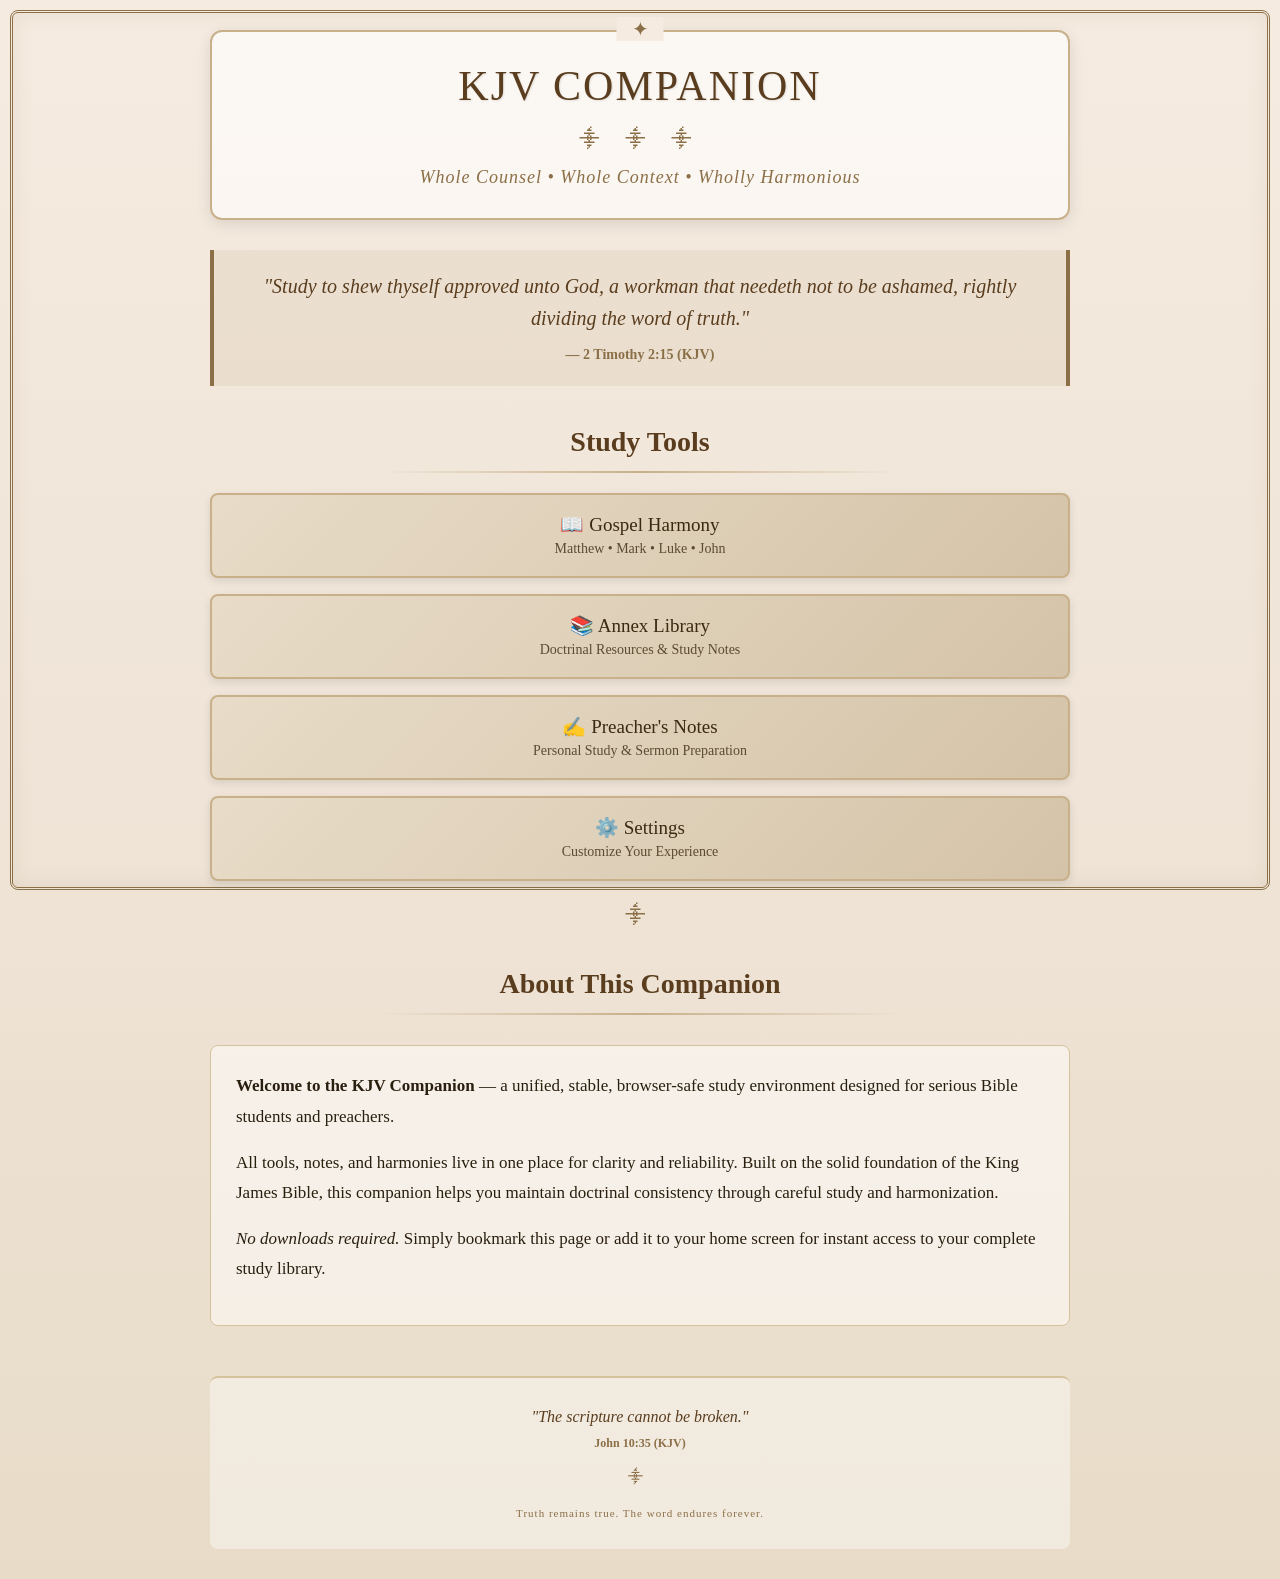
==== commit cf7a2e9a: "Enhance homepage with biblical aesthetic and seamless sharing Agent-Logs-Url: https://github.com/sam" ====
--- a/index.html
+++ b/index.html
@@ -1,936 +1,365 @@
-
 <!DOCTYPE html>
 <html lang="en">
 <head>
     <meta charset="UTF-8">
-    <meta name="viewport" content="width=device-width, initial-scale=1.0, maximum-scale=1.0, user-scalable=no">
-    <title>KJV Harmony Companion</title>
-    <meta name="apple-mobile-web-app-capable" content="yes">
-    <meta name="apple-mobile-web-app-status-bar-style" content="black">
+    <meta name="viewport" content="width=device-width, initial-scale=1.0">
+    <meta name="description" content="KJV Companion - A unified, harmonious Bible study environment. Whole Counsel • Whole Context • Wholly Harmonious">
+    <meta name="theme-color" content="#8b5a2b">
+    
+    <!-- Open Graph / Social Media Sharing -->
+    <meta property="og:type" content="website">
+    <meta property="og:title" content="KJV Companion v5.0">
+    <meta property="og:description" content="Whole Counsel • Whole Context • Wholly Harmonious. A unified Bible study environment.">
+    <meta property="og:image" content="https://sametheredge85-crypto.github.io/Kjv-companion/Untitled%20design.png">
+    <meta property="og:url" content="https://sametheredge85-crypto.github.io/Kjv-companion/">
+    
+    <!-- Twitter Card -->
+    <meta name="twitter:card" content="summary_large_image">
+    <meta name="twitter:title" content="KJV Companion v5.0">
+    <meta name="twitter:description" content="Whole Counsel • Whole Context • Wholly Harmonious">
+    <meta name="twitter:image" content="https://sametheredge85-crypto.github.io/Kjv-companion/Untitled%20design.png">
+    
+    <title>KJV Companion v5.0 - Bible Study Environment</title>
     <link rel="manifest" href="manifest.json">
+    
     <style>
-        @import url('https://fonts.googleapis.com/css2?family=EB+Garamond:wght@400;600&family=Inter:wght@400;500;600&display=swap');
-
-        :root {
-            --bg: #f8f1e3;
-            --text: #3c2f1e;
-            --accent: #8b5a2b;
-            --gold: #d4af37;
-            --light: #fffaf0;
-        }
-
-        * { margin: 0; padding: 0; box-sizing: border-box; }
+        * {
+            margin: 0;
+            padding: 0;
+            box-sizing: border-box;
+        }
 
         body {
-            font-family: 'Inter', system-ui, sans-serif;
-            background: var(--bg);
-            color: var(--text);
+            font-family: Georgia, 'Times New Roman', serif;
+            background: linear-gradient(to bottom, #f5ebe0 0%, #efe4d7 50%, #e8dcc8 100%);
+            color: #2a1f0f;
+            min-height: 100vh;
+            padding: 0;
+            position: relative;
+        }
+
+        /* Ornate border frame */
+        body::before {
+            content: '';
+            position: fixed;
+            top: 10px;
+            left: 10px;
+            right: 10px;
+            bottom: 10px;
+            border: 3px double #8b6f47;
+            pointer-events: none;
+            border-radius: 8px;
+            box-shadow: inset 0 0 20px rgba(139, 111, 71, 0.1);
+        }
+
+        .container {
+            max-width: 900px;
+            margin: 0 auto;
+            padding: 30px 20px;
+            position: relative;
+            z-index: 1;
+        }
+
+        /* Decorative flourish */
+        .flourish {
+            text-align: center;
+            color: #8b6f47;
+            font-size: 24px;
+            margin: 15px 0;
+            letter-spacing: 8px;
+        }
+
+        header {
+            text-align: center;
+            padding: 30px 20px;
+            background: rgba(255, 255, 255, 0.6);
+            border: 2px solid #c7b08a;
+            border-radius: 12px;
+            margin-bottom: 30px;
+            box-shadow: 0 4px 15px rgba(0, 0, 0, 0.1);
+            position: relative;
+        }
+
+        header::before {
+            content: '✦';
+            position: absolute;
+            top: -15px;
+            left: 50%;
+            transform: translateX(-50%);
+            background: #f5ebe0;
+            padding: 0 15px;
+            color: #8b6f47;
+            font-size: 20px;
+        }
+
+        h1 {
+            font-size: clamp(32px, 5vw, 42px);
+            color: #5a3d1e;
+            margin-bottom: 12px;
+            font-weight: normal;
+            text-shadow: 1px 1px 2px rgba(0, 0, 0, 0.1);
+            letter-spacing: 2px;
+        }
+
+        .subtitle {
+            font-size: clamp(14px, 2.5vw, 18px);
+            color: #8b6f47;
+            font-style: italic;
+            margin-top: 10px;
+            letter-spacing: 1px;
+        }
+
+        .scripture-banner {
+            background: rgba(139, 111, 71, 0.08);
+            padding: 20px;
+            text-align: center;
+            border-left: 4px solid #8b6f47;
+            border-right: 4px solid #8b6f47;
+            margin: 30px 0;
+            font-style: italic;
+            color: #5a3d1e;
+            font-size: clamp(16px, 2.5vw, 20px);
             line-height: 1.6;
-            width: 428px;
-            margin: 0 auto;
-            min-height: 100vh;
-            padding-bottom: 80px;
-            overflow-x: hidden;
-        }
-
-        .header {
-            background: linear-gradient(to bottom, #3c2f1e, #5c4630);
-            color: #f8f1e3;
-            padding: 20px 16px 16px;
-            text-align: center;
-            position: sticky;
-            top: 0;
-            z-index: 100;
-        }
-
-        .title {
-            font-family: 'EB Garamond', serif;
-            font-size: 28px;
-            font-weight: 600;
-            letter-spacing: 1px;
-        }
-
-        .subtitle {
+        }
+
+        .scripture-ref {
+            display: block;
+            margin-top: 10px;
+            font-weight: bold;
+            font-style: normal;
+            color: #8b6f47;
             font-size: 14px;
-            opacity: 0.9;
-            margin-top: 4px;
-        }
-
-        .nav {
-            position: fixed;
+        }
+
+        .section-title {
+            margin: 40px 0 20px;
+            font-size: clamp(22px, 3.5vw, 28px);
+            color: #5a3d1e;
+            text-align: center;
+            position: relative;
+            padding-bottom: 15px;
+        }
+
+        .section-title::after {
+            content: '';
+            position: absolute;
             bottom: 0;
             left: 50%;
             transform: translateX(-50%);
-            width: 428px;
-            background: var(--light);
-            border-top: 1px solid #d4af37;
-            display: flex;
-            justify-content: space-around;
-            padding: 8px 0 4px;
-            box-shadow: 0 -2px 10px rgba(0,0,0,0.1);
-            z-index: 200;
-        }
-
-        .nav-btn {
-            display: flex;
-            flex-direction: column;
-            align-items: center;
-            font-size: 10px;
-            color: #8b5a2b;
-            width: 70px;
-            padding: 6px 4px;
-            border-radius: 12px;
-            transition: all 0.2s;
-            cursor: pointer;
-        }
-
-        .nav-btn.active {
-            background: #f8f1e3;
-            color: #3c2f1e;
-            font-weight: 600;
-        }
-
-        .nav-btn span {
-            font-size: 20px;
-            margin-bottom: 2px;
-        }
-
-        .screen {
-            display: none;
-            padding: 16px;
-            min-height: calc(100vh - 140px);
-        }
-
-        .screen.active {
+            width: 60%;
+            height: 2px;
+            background: linear-gradient(to right, transparent, #c7b08a, transparent);
+        }
+
+        .button-container {
+            display: grid;
+            gap: 16px;
+            margin: 20px 0;
+        }
+
+        .button {
             display: block;
-        }
-
-        .prayer-card {
-            background: #fffaf0;
-            border: 2px solid var(--gold);
-            border-radius: 20px;
-            padding: 32px 24px;
-            text-align: center;
-            margin-bottom: 24px;
-            box-shadow: 0 4px 15px rgba(139,90,43,0.15);
-        }
-
-        .prayer {
-            font-family: 'EB Garamond', serif;
-            font-size: 26px;
-            line-height: 1.3;
-            color: #3c2f1e;
-            margin-bottom: 24px;
-        }
-
-        .feature-list {
-            text-align: left;
-            font-size: 15px;
-        }
-
-        .feature-list li {
-            margin-bottom: 14px;
-            padding-left: 8px;
-        }
-
-        .btn {
-            background: var(--accent);
-            color: white;
-            border: none;
-            border-radius: 50px;
-            padding: 16px 24px;
-            font-size: 17px;
-            font-weight: 600;
+            background: linear-gradient(135deg, #e8dcc8 0%, #d4c3a8 100%);
+            border: 2px solid #c7b08a;
+            padding: 18px 20px;
+            text-align: center;
+            text-decoration: none;
+            color: #3a2a12;
+            font-size: clamp(16px, 2.5vw, 19px);
+            border-radius: 8px;
+            transition: all 0.3s ease;
+            box-shadow: 0 3px 8px rgba(0, 0, 0, 0.1);
+            position: relative;
+            overflow: hidden;
+        }
+
+        .button::before {
+            content: '';
+            position: absolute;
+            top: 0;
+            left: -100%;
             width: 100%;
-            margin: 16px 0;
-            box-shadow: 0 4px 12px rgba(139,90,43,0.3);
-            transition: all 0.2s;
-            cursor: pointer;
-        }
-
-        .btn:active {
-            transform: scale(0.97);
-        }
-
-        .search-box {
-            width: 100%;
-            padding: 16px 20px;
-            border: 2px solid #d4af37;
-            border-radius: 50px;
-            font-size: 17px;
-            background: white;
-            margin-bottom: 12px;
-        }
-
-        .harmony-btn {
-            background: linear-gradient(to right, #8b5a2b, #a67c52);
-            color: white;
-            font-size: 18px;
-            padding: 18px;
-            display: flex;
-            align-items: center;
-            justify-content: center;
-            gap: 12px;
-        }
-
-        .result-card {
-            background: white;
-            border-radius: 16px;
-            padding: 20px;
-            margin-bottom: 20px;
-            border: 1px solid #e8d5b8;
-        }
-
-        .section-title {
-            font-family: 'EB Garamond', serif;
-            font-size: 19px;
-            color: var(--accent);
-            margin: 18px 0 8px;
-            border-bottom: 1px solid #e8d5b8;
-            padding-bottom: 6px;
-        }
-
-        .verse {
-            font-family: 'EB Garamond', serif;
-            font-size: 18px;
-            line-height: 1.5;
-            background: #fffaf0;
-            padding: 16px;
-            border-radius: 12px;
-            margin: 12px 0;
-        }
-
-        .copy-btn {
-            font-size: 13px;
-            background: #f0e6d2;
-            color: #5c4630;
-            border: none;
-            padding: 6px 14px;
-            border-radius: 20px;
-            margin-top: 8px;
-            cursor: pointer;
-        }
-
-        .annex-tab {
-            display: flex;
-            background: #f0e6d2;
-            border-radius: 12px;
-            padding: 4px;
-            margin-bottom: 16px;
-        }
-
-        .tab {
-            flex: 1;
-            padding: 12px;
-            text-align: center;
-            border-radius: 10px;
-            font-weight: 500;
-            cursor: pointer;
-        }
-
-        .tab.active {
-            background: white;
-            box-shadow: 0 2px 8px rgba(0,0,0,0.1);
-        }
-
-        .stats {
-            display: grid;
-            grid-template-columns: repeat(2, 1fr);
-            gap: 12px;
-            margin: 20px 0;
-        }
-
-        .stat-card {
-            background: white;
-            padding: 14px;
-            border-radius: 14px;
-            text-align: center;
-            border: 1px solid #e8d5b8;
-        }
-
-        .flame {
-            font-size: 28px;
-            animation: flicker 2s infinite alternate;
-        }
-
-        @keyframes flicker {
-            0% { opacity: 0.9; }
-            100% { opacity: 1; }
-        }
-
-        .annex-entry {
-            margin: 14px 0;
-            padding: 14px;
-            background: #f8f1e3;
-            border-radius: 10px;
-            border-left: 3px solid var(--gold);
-        }
-
-        .annex-entry strong {
-            display: block;
-            margin-bottom: 4px;
-            color: var(--accent);
-        }
-
-        .sermon-card {
-            background: white;
-            border-radius: 14px;
-            padding: 16px;
-            margin-bottom: 14px;
-            border: 1px solid #e8d5b8;
-        }
-
-        .audit-check {
-            background: white;
-            border-radius: 12px;
-            padding: 16px;
-            margin-bottom: 12px;
-            border: 1px solid #e8d5b8;
-            display: flex;
-            align-items: flex-start;
-            gap: 12px;
-        }
-
-        .audit-check input[type="checkbox"] {
-            width: 20px;
-            height: 20px;
-            accent-color: #8b5a2b;
-            flex-shrink: 0;
-            margin-top: 2px;
-        }
-
-        h1, h2 { font-family: 'EB Garamond', serif; }
+            height: 100%;
+            background: linear-gradient(90deg, transparent, rgba(255, 255, 255, 0.3), transparent);
+            transition: left 0.5s;
+        }
+
+        .button:hover::before {
+            left: 100%;
+        }
+
+        .button:hover {
+            background: linear-gradient(135deg, #f0e4cd 0%, #e0d3b8 100%);
+            transform: translateY(-2px);
+            box-shadow: 0 5px 15px rgba(0, 0, 0, 0.15);
+            border-color: #b8a080;
+        }
+
+        .button:active {
+            transform: translateY(0);
+            box-shadow: 0 2px 5px rgba(0, 0, 0, 0.1);
+        }
+
+        .about-section {
+            background: rgba(255, 255, 255, 0.5);
+            padding: 25px;
+            border-radius: 8px;
+            border: 1px solid #d4c29c;
+            margin: 30px 0;
+            line-height: 1.8;
+            font-size: clamp(15px, 2.2vw, 17px);
+        }
+
+        .about-section p {
+            margin-bottom: 15px;
+        }
+
+        footer {
+            margin-top: 50px;
+            padding: 30px 20px;
+            text-align: center;
+            border-top: 2px solid #d4c29c;
+            background: rgba(255, 255, 255, 0.4);
+            border-radius: 8px;
+        }
+
+        .footer-scripture {
+            font-size: clamp(14px, 2vw, 16px);
+            color: #5a3d1e;
+            font-style: italic;
+            margin-bottom: 10px;
+        }
+
+        .footer-ref {
+            font-size: 12px;
+            color: #8b6f47;
+            font-weight: bold;
+        }
+
+        .footer-tagline {
+            margin-top: 20px;
+            font-size: 11px;
+            color: #8b6f47;
+            letter-spacing: 1px;
+        }
+
+        /* Mobile optimization */
+        @media (max-width: 768px) {
+            body::before {
+                top: 5px;
+                left: 5px;
+                right: 5px;
+                bottom: 5px;
+                border-width: 2px;
+            }
+
+            .container {
+                padding: 20px 15px;
+            }
+
+            header {
+                padding: 20px 15px;
+            }
+
+            .scripture-banner {
+                padding: 15px;
+            }
+        }
+
+        /* Loading animation */
+        @keyframes fadeIn {
+            from {
+                opacity: 0;
+                transform: translateY(20px);
+            }
+            to {
+                opacity: 1;
+                transform: translateY(0);
+            }
+        }
+
+        .container > * {
+            animation: fadeIn 0.6s ease-out backwards;
+        }
+
+        .container > *:nth-child(1) { animation-delay: 0.1s; }
+        .container > *:nth-child(2) { animation-delay: 0.2s; }
+        .container > *:nth-child(3) { animation-delay: 0.3s; }
+        .container > *:nth-child(4) { animation-delay: 0.4s; }
+        .container > *:nth-child(5) { animation-delay: 0.5s; }
     </style>
 </head>
+
 <body>
-
-    <!-- Header -->
-    <div class="header">
-        <div class="title">KJV Harmony Companion</div>
-        <div class="subtitle">Line upon line • Precept upon precept • Canon-Lock Protected</div>
+<div class="container">
+    <header>
+        <h1>KJV COMPANION</h1>
+        <div class="flourish">⸎ ⸎ ⸎</div>
+        <div class="subtitle">Whole Counsel • Whole Context • Wholly Harmonious</div>
+    </header>
+
+    <div class="scripture-banner">
+        "Study to shew thyself approved unto God, a workman that needeth not to be ashamed, rightly dividing the word of truth."
+        <span class="scripture-ref">— 2 Timothy 2:15 (KJV)</span>
     </div>
 
-    <!-- Home / Prayer Screen -->
-    <div id="home-screen" class="screen active">
-        <div class="prayer-card">
-            <div class="prayer">Lord, what would you have me see in thy Word?</div>
-            <ul class="feature-list">
-                <li>• Full unbreakable KJV harmony</li>
-                <li>• Gentle insights from the text itself</li>
-                <li>• Application for everyday life</li>
-                <li>• Private Preacher's Companion mode active</li>
-            </ul>
+    <h2 class="section-title">Study Tools</h2>
+
+    <div class="button-container">
+        <a class="button" href="harmonizer.html">📖 Gospel Harmony<br><small style="font-size: 14px; opacity: 0.8;">Matthew • Mark • Luke • John</small></a>
+        
+        <a class="button" href="annex.html">📚 Annex Library<br><small style="font-size: 14px; opacity: 0.8;">Doctrinal Resources & Study Notes</small></a>
+        
+        <a class="button" href="notes.html">✍️ Preacher's Notes<br><small style="font-size: 14px; opacity: 0.8;">Personal Study & Sermon Preparation</small></a>
+        
+        <a class="button" href="settings.html">⚙️ Settings<br><small style="font-size: 14px; opacity: 0.8;">Customize Your Experience</small></a>
+    </div>
+
+    <div class="flourish">⸎</div>
+
+    <h2 class="section-title">About This Companion</h2>
+
+    <div class="about-section">
+        <p>
+            <strong>Welcome to the KJV Companion</strong> — a unified, stable, browser-safe study environment designed for serious Bible students and preachers.
+        </p>
+        <p>
+            All tools, notes, and harmonies live in one place for clarity and reliability. Built on the solid foundation of the King James Bible, this companion helps you maintain doctrinal consistency through careful study and harmonization.
+        </p>
+        <p>
+            <em>No downloads required.</em> Simply bookmark this page or add it to your home screen for instant access to your complete study library.
+        </p>
+    </div>
+
+    <footer>
+        <div class="footer-scripture">
+            "The scripture cannot be broken."
         </div>
-
-        <button onclick="navigateTo('explorer')" class="btn">Start Harmony Explorer</button>
-
-        <div class="stats" id="stats-grid">
-            <div class="stat-card">
-                <div style="font-size:24px; color:#8b5a2b;" id="stat-explored">0</div>
-                <div style="font-size:13px;">Verses Explored</div>
-            </div>
-            <div class="stat-card">
-                <div style="font-size:24px; color:#8b5a2b;" id="stat-harmonies">7</div>
-                <div style="font-size:13px;">Harmonies Found</div>
-            </div>
-            <div class="stat-card">
-                <div style="font-size:24px; color:#8b5a2b;" id="stat-sermons">0</div>
-                <div style="font-size:13px;">Sermons Saved</div>
-            </div>
-            <div class="stat-card">
-                <div style="font-size:24px; color:#8b5a2b;">7</div>
-                <div style="font-size:13px;">Annex Entries</div>
-            </div>
+        <div class="footer-ref">John 10:35 (KJV)</div>
+        <div class="flourish" style="font-size: 18px; margin: 15px 0;">⸎</div>
+        <div class="footer-tagline">
+            Truth remains true. The word endures forever.
         </div>
-
-        <div style="text-align:center; font-size:13px; color:#8b5a2b; margin-top:30px;">
-            The scripture cannot be broken.<br>— John 10:35
-        </div>
-    </div>
-
-    <!-- Explorer Screen -->
-    <div id="explorer-screen" class="screen">
-        <h2 style="text-align:center; margin-bottom:20px; color:#3c2f1e;">KJV Harmony Explorer</h2>
-
-        <input id="verse-input" type="text" class="search-box"
-               placeholder="Type any verse or topic... (e.g. John 3:16, Easter, Isaiah 42)"
-               onkeypress="if(event.key==='Enter') getHarmony()">
-
-        <button onclick="getHarmony()" class="btn harmony-btn">
-            <span>Get Harmony</span>
-            <span class="flame">🔥</span>
-        </button>
-
-        <div id="harmony-result" style="display:none; margin-top:24px;"></div>
-    </div>
-
-    <!-- Annex Library Screen -->
-    <div id="annex-screen" class="screen">
-        <h2 style="text-align:center; margin-bottom:16px;">Annex Library</h2>
-
-        <div class="annex-tab">
-            <div onclick="switchAnnexTab(0)" id="tab-0" class="tab active">Core KJV</div>
-            <div onclick="switchAnnexTab(1)" id="tab-1" class="tab">Sermons</div>
-            <div onclick="switchAnnexTab(2)" id="tab-2" class="tab">Add New</div>
-        </div>
-
-        <!-- Core KJV tab -->
-        <div id="annex-core" class="annex-tab-content">
-            <input id="annex-search" type="text" class="search-box"
-                   placeholder="Search annex... (e.g., faith and the heart)">
-            <button onclick="searchAnnex()" class="btn" style="background:#5c4630;">Search Storehouse</button>
-            <div id="annex-results" style="margin-top:20px;"></div>
-            <div id="annex-list" style="margin-top:16px;"></div>
-        </div>
-
-        <!-- Sermon archive tab -->
-        <div id="annex-sermons" class="annex-tab-content" style="display:none;">
-            <div id="sermon-list" style="margin-top:8px;"></div>
-            <p id="sermon-empty" style="text-align:center; color:#8b5a2b; margin-top:40px; font-style:italic; display:none;">
-                No sermons saved yet.<br>Use the Explorer to find harmonies and save them.
-            </p>
-        </div>
-
-        <!-- Add new entry tab -->
-        <div id="annex-add" class="annex-tab-content" style="display:none;">
-            <div style="background:#fffaf0; border:1px solid var(--gold); border-radius:14px; padding:16px; margin-bottom:16px;">
-                <p style="font-size:13px; color:#5c4630; margin-bottom:12px;">All entries pass 5 checkpoints: KJV-only, minimum 3 verses, no duplicates, full harmony, canon-lock.</p>
-                <input id="new-entry-name" type="text" class="search-box" placeholder="Entry Name (e.g. The Stone Moved — Heaven's View)">
-                <input id="new-entry-verses" type="text" class="search-box" placeholder="KJV Verses (comma separated — at least 3)">
-                <textarea id="new-entry-insights" class="search-box" rows="3" style="border-radius:16px; resize:none;" placeholder="Gentle Insights (distil to core harmony)"></textarea>
-                <textarea id="new-entry-application" class="search-box" rows="3" style="border-radius:16px; resize:none;" placeholder="Everyday Application (preaching / prayer / walk)"></textarea>
-                <button onclick="addNewEntry()" class="btn" style="background:#5c4630;">Add to Annex</button>
-            </div>
-        </div>
-    </div>
-
-    <!-- Sermon Archive Screen -->
-    <div id="archive-screen" class="screen">
-        <h2 style="text-align:center; margin-bottom:16px;">Sermon Archive</h2>
-        <div id="archive-list"></div>
-        <div id="archive-empty" style="text-align:center; color:#8b5a2b; margin:40px 0; font-style:italic;">
-            Your harmonized sermons will appear here.<br>
-            All anchored in the whole counsel of God.
-        </div>
-        <button onclick="navigateTo('explorer')" class="btn" style="background:#5c4630;">Open Harmony Explorer</button>
-    </div>
-
-    <!-- Self-Audit Screen -->
-    <div id="audit-screen" class="screen">
-        <h2 style="text-align:center; margin-bottom:16px;">Self-Audit Tool</h2>
-        <div class="result-card" style="margin-bottom:16px;">
-            <p style="font-style:italic; text-align:center; margin-bottom:16px;">
-                "Examine yourselves, whether ye be in the faith; prove your own selves."<br>
-                <small>— 2 Corinthians 13:5</small>
-            </p>
-        </div>
-        <div id="audit-checks"></div>
-        <button onclick="auditScore()" class="btn" style="margin-top:8px;">Calculate Score</button>
-        <div id="audit-result" style="display:none; margin-top:16px; padding:16px; background:white; border-radius:14px; text-align:center; border:2px solid var(--gold);"></div>
-    </div>
-
-    <!-- Bottom Navigation -->
-    <div class="nav">
-        <div onclick="navigateTo('home')" class="nav-btn active" id="nav-home">
-            <span>🏠</span>Home
-        </div>
-        <div onclick="navigateTo('explorer')" class="nav-btn" id="nav-explorer">
-            <span>🔍</span>Explore
-        </div>
-        <div onclick="navigateTo('annex')" class="nav-btn" id="nav-annex">
-            <span>📚</span>Annex
-        </div>
-        <div onclick="navigateTo('archive')" class="nav-btn" id="nav-archive">
-            <span>📖</span>Archive
-        </div>
-        <div onclick="navigateTo('audit')" class="nav-btn" id="nav-audit">
-            <span>⚖️</span>Audit
-        </div>
-    </div>
-
-    <script>
-        // ============== EMBEDDED KJV HARMONY DATA ==============
-        const kjvData = {
-            "john 3:16": {
-                verse: "For God so loved the world, that he gave his only begotten Son, that whosoever believeth in him should not perish, but have everlasting life. — John 3:16",
-                context: "John 3:1-21 — Nicodemus comes by night. Jesus teaches the new birth of the Spirit (vv.3-8: 'The wind bloweth where it listeth... so is every one that is born of the Spirit'). Bronze serpent type (v.14). Belief as the instrument for those quickened. Condemnation for loving darkness (vv.19-21).",
-                harmony: [
-                    "John 1:12-13 — Born, not of blood, nor of the will of the flesh, nor of the will of man, but of God.",
-                    "Ephesians 2:1,4-5 — And you hath he quickened, who were dead in trespasses and sins... But God, who is rich in mercy... hath quickened us together with Christ.",
-                    "Ezekiel 36:26-27 — A new heart also will I give you... and I will put my spirit within you, and cause you to walk in my statutes.",
-                    "Romans 5:8 — But God commendeth his love toward us, in that, while we were yet sinners, Christ died for us."
-                ],
-                insights: "The passage presents God's initiating love and the sovereign work of the Spirit in the new birth. 'Whosoever believeth' describes the God-enabled response that receives everlasting life, never isolated from the necessity of being born again.",
-                application: "In daily trials or doubt, look to Christ's finished work as the bronze serpent was lifted. Pray for the Spirit's quickening work and examine your trust in light of the full counsel."
-            },
-            "easter": {
-                verse: "He is not here, but is risen: remember how he spake unto you when he was yet in Galilee, saying, The Son of man must be delivered into the hands of sinful men, and be crucified, and the third day rise again. — Luke 24:6-7",
-                context: "Luke 24, John 20, Matthew 28 — The women find the empty tomb. Disciples call it nonsense. They hide behind locked doors for fear. Jesus appears, shows His hands and side, breathes peace, yet they remain in the room He told them to leave for Galilee.",
-                harmony: [
-                    "Luke 24:6-7 — Remember how He told you...",
-                    "John 20:19 — The doors were shut where the disciples were assembled for fear of the Jews, came Jesus and stood in the midst, and saith unto them, Peace be unto you.",
-                    "Matthew 28:10 — Go tell my brethren that they go into Galilee, and there shall they see me.",
-                    "1 Corinthians 15:3-4 — Christ died for our sins according to the scriptures; And that he was buried, and that he rose again the third day according to the scriptures."
-                ],
-                insights: "The very disciples who walked with the Lord still doubted and hid. Yet the risen Christ walked through their locked door in grace — not to scold, but to say 'Peace be with you.'",
-                application: "Whatever locked room of fear, shame, doubt, or control thou remainest in, the same Jesus who quickeneth the dead appears to thee this day and says: 'You do not have to stay here. Come meet Me where I am calling thee.'"
-            },
-            "resurrection": {
-                verse: "He is not here, but is risen: remember how he spake unto you when he was yet in Galilee. — Luke 24:6",
-                context: "Luke 24, John 20, Matthew 28 — The empty tomb. Fearful disciples. The risen Christ appears in grace.",
-                harmony: [
-                    "John 20:19 — Peace be unto you.",
-                    "1 Corinthians 15:3-4 — He rose again the third day according to the scriptures.",
-                    "Romans 4:25 — Who was delivered for our offences, and was raised again for our justification."
-                ],
-                insights: "The resurrection is not merely a past event but the living foundation of every believer's standing before God.",
-                application: "Look to the risen Christ and let that peace drive out all fear."
-            },
-            "isaiah 42": {
-                verse: "Behold my servant, whom I uphold; mine elect, in whom my soul delighteth; I have put my spirit upon him: he shall bring forth judgment to the Gentiles. — Isaiah 42:1",
-                context: "Isaiah 42:1-4 — The gentle Servant of the Lord, Christ Jesus, who will not break a bruised reed nor quench smoking flax.",
-                harmony: [
-                    "Matthew 12:20 — A bruised reed shall he not break, and smoking flax shall he not quench, till he send forth judgment unto victory.",
-                    "Matthew 3:17 — This is my beloved Son, in whom I am well pleased.",
-                    "Luke 4:18 — The Spirit of the Lord is upon me, because he hath anointed me to preach the gospel to the poor."
-                ],
-                insights: "The elect Servant is tender with the weak and failing, yet He will not fail nor be discouraged until He has set judgment in the earth.",
-                application: "The same Lord who quickeneth the dead is gentle with thee in thy frailty. Come meet Him where He calls thee."
-            },
-            "john 6:37": {
-                verse: "All that the Father giveth me shall come to me; and him that cometh to me I will in no wise cast out. — John 6:37",
-                context: "John 6:35-44 — Jesus is the bread of life. All that the Father gives will come. No one can come unless drawn by the Father.",
-                harmony: [
-                    "John 6:44 — No man can come to me, except the Father which hath sent me draw him.",
-                    "Romans 8:30 — Moreover whom he did predestinate, them he also called: and whom he called, them he also justified.",
-                    "Ephesians 1:4-5 — According as he hath chosen us in him before the foundation of the world."
-                ],
-                insights: "The Father's giving and the Son's keeping are two golden links of the same chain. None given will be lost.",
-                application: "Rest thy soul upon the certainty of divine election and Christ's unfailing promise: 'I will in no wise cast out.'"
-            },
-            "psalm 73:26": {
-                verse: "My flesh and my heart faileth: but God is the strength of my heart, and my portion for ever. — Psalm 73:26",
-                context: "Psalm 73 — Asaph nearly stumbled envying the prosperous wicked, until he went into the sanctuary and understood their end.",
-                harmony: [
-                    "2 Corinthians 12:9 — My grace is sufficient for thee: for my strength is made perfect in weakness.",
-                    "Isaiah 40:29 — He giveth power to the faint; and to them that have no might he increaseth strength.",
-                    "Philippians 4:13 — I can do all things through Christ which strengtheneth me."
-                ],
-                insights: "When flesh and heart fail, God is not alarmed. He is the portion of His people even in the sanctuary of their frailty.",
-                application: "In thy weakness, go into the sanctuary. Behold what God has prepared — not circumstances changed, but God Himself as thy strength and portion."
-            },
-            "acts 3:19": {
-                verse: "Repent ye therefore, and be converted, that your sins may be blotted out, when the times of refreshing shall come from the presence of the Lord. — Acts 3:19",
-                context: "Acts 3:11-26 — Peter's sermon at Solomon's porch after healing the lame man. Israel called to repent of rejecting the Holy One.",
-                harmony: [
-                    "Acts 2:38 — Repent, and be baptized every one of you in the name of Jesus Christ for the remission of sins.",
-                    "Ezekiel 36:26 — A new heart also will I give you, and a new spirit will I put within you.",
-                    "Isaiah 55:7 — Let the wicked forsake his way, and the unrighteous man his thoughts: and let him return unto the LORD."
-                ],
-                insights: "Repentance (metanoeó) is the inward transformation — a change of mind and heart. Conversion (epistrephó) is the outward result — a turning of one's entire life to follow God.",
-                application: "Repentance opens our eyes to sin; conversion changes the direction of our feet toward God's path. Repentance is the doorway; conversion is the daily walk."
-            }
-        };
-
-        // ============== ANNEX LIBRARY (localStorage persistent) ==============
-        let annexLibrary = JSON.parse(localStorage.getItem('kjvAnnex')) || {
-            subAnnexes: [
-                {
-                    name: "The Nature and Course of Faith",
-                    entry: "Entry 1 — Cause and Course of Faith (Romans 8:15-17). Fully harmonised. Life precedes response.",
-                    harmonies: ["Romans 8:15-17", "Galatians 4:6", "1 John 4:19"],
-                    insights: "Faith is the gift and fruit of the Spirit's work in the regenerate heart, not the cause of it.",
-                    application: "Look for the marks of the Spirit's life rather than conjuring faith by self-effort.",
-                    tag: "core"
-                },
-                {
-                    name: "Approved Workmen and Labor in Christ",
-                    entry: "Entry 2 — Do You Want to Be a Worker? (Ephesians 2:10, 2 Timothy 2:15). Fully harmonised.",
-                    harmonies: ["Ephesians 2:10", "2 Timothy 2:15", "John 15:5"],
-                    insights: "We are His workmanship, created in Christ Jesus unto good works which God hath before ordained that we should walk in them.",
-                    application: "Labor not to earn standing but to express the life already given in Christ.",
-                    tag: "core"
-                },
-                {
-                    name: "The Heavenly Courtroom and Names Secured",
-                    entry: "Entry 3 — Books Opened, Names Secured (Daniel 7:9-10). Fully harmonised.",
-                    harmonies: ["Daniel 7:9-10", "Revelation 20:12", "Luke 10:20"],
-                    insights: "The books are opened, yet the names of the redeemed are secured in the Lamb's book of life — written before the foundation of the world.",
-                    application: "Rejoice not that spirits are subject unto thee, but rather rejoice that your names are written in heaven.",
-                    tag: "core"
-                },
-                {
-                    name: "Eternal Grace of Election and Predestination",
-                    entry: "Entry 4 — Eternal Grace (John 6:37). Fully harmonised.",
-                    harmonies: ["John 6:37", "Ephesians 1:4-5", "Romans 8:30"],
-                    insights: "All that the Father giveth shall come, and none shall be cast out. Election is not cold doctrine but the warm foundation of assurance.",
-                    application: "Rest thy soul upon God's sovereign grace. Thy coming to Christ is proof of His giving thee to the Son.",
-                    tag: "core"
-                },
-                {
-                    name: "Trials, Frailty, and God's Keeping Power",
-                    entry: "Entry 5 — When Flesh and Heart Fail (Psalm 73:26). Fully harmonised.",
-                    harmonies: ["Psalm 73:26", "2 Corinthians 12:9", "Isaiah 40:29"],
-                    insights: "God is the strength of the heart and the portion forever, even when flesh and heart fail utterly.",
-                    application: "In thy weakness, go into the sanctuary. Behold what God has prepared — not circumstances changed, but God Himself.",
-                    tag: "core"
-                },
-                {
-                    name: "Spiritual Warfare and Victory in Christ",
-                    entry: "Entry 6 — The Thief at the Door (John 10:10). Fully harmonised.",
-                    harmonies: ["John 10:10", "1 Peter 5:8", "Ephesians 6:11"],
-                    insights: "The thief comes to steal, kill, and destroy. Christ comes that they might have life — and have it more abundantly.",
-                    application: "Stand firm in the whole armour of God. The battle is real, but the victory is already secured in Christ.",
-                    tag: "core"
-                },
-                {
-                    name: "Resurrection Power in Regeneration",
-                    entry: "Entry 7 — Thinking Biblically About Man (Sovereign Grace). Fully harmonised with the deadness of man and sovereign grace.",
-                    harmonies: ["Ephesians 2:1", "John 11:43-44", "Romans 6:4"],
-                    insights: "As Lazarus did not co-operate with his own resurrection, the dead sinner cannot initiate spiritual life. God calls; the dead hear and live.",
-                    application: "Worship the God who raises the dead. Preach the whole counsel knowing that His word shall not return void.",
-                    tag: "core"
-                }
-            ]
-        };
-
-        function saveAnnex() {
-            localStorage.setItem('kjvAnnex', JSON.stringify(annexLibrary));
-            updateStats();
-        }
-
-        // ============== AUDIT QUESTIONS ==============
-        const auditQuestions = [
-            "Am I reading and meditating on the whole counsel of Scripture daily?",
-            "Are my harmonies grounded in at least two or three KJV witnesses?",
-            "Have I examined the full chapter context before drawing conclusions?",
-            "Are my insights tied to the finished work of Christ, not my own effort?",
-            "Is my application gentle, practical, and free from added tradition?",
-            "Am I holding to KJV-only as the Canon-Lock standard?",
-            "Are my sermon notes growing from Scripture outward, not culture inward?",
-            "Have I prayed for the Spirit's illumination before study today?"
-        ];
-
-        // ============== NAVIGATION ==============
-        function navigateTo(screen) {
-            document.querySelectorAll('.screen').forEach(s => s.classList.remove('active'));
-            document.getElementById(screen + '-screen').classList.add('active');
-            document.querySelectorAll('.nav-btn').forEach(btn => btn.classList.remove('active'));
-            document.getElementById('nav-' + screen).classList.add('active');
-
-            if (screen === 'annex') renderAnnexList();
-            if (screen === 'archive') renderArchive();
-            if (screen === 'audit') renderAudit();
-        }
-
-        function switchAnnexTab(n) {
-            document.querySelectorAll('.tab').forEach((t, i) => t.classList.toggle('active', i === n));
-            document.querySelectorAll('.annex-tab-content').forEach(c => c.style.display = 'none');
-            const tabs = ['annex-core', 'annex-sermons', 'annex-add'];
-            document.getElementById(tabs[n]).style.display = 'block';
-            if (n === 1) renderSermonTab();
-        }
-
-        // ============== HARMONY EXPLORER ==============
-        function getHarmony() {
-            const input = document.getElementById('verse-input').value.trim().toLowerCase();
-            const resultDiv = document.getElementById('harmony-result');
-
-            // Track explored count
-            let explored = parseInt(localStorage.getItem('kjvExplored') || '0') + 1;
-            localStorage.setItem('kjvExplored', explored);
-            updateStats();
-
-            let data = null;
-
-            // Match against kjvData keys
-            for (const key in kjvData) {
-                if (input.includes(key)) {
-                    data = kjvData[key];
-                    break;
-                }
-            }
-
-            // Also check for book abbreviations and common topics
-            if (!data && (input.includes('resurrect') || input.includes('risen') || input.includes('easter'))) {
-                data = kjvData['easter'];
-            }
-            if (!data && input.includes('isaiah')) {
-                data = kjvData['isaiah 42'];
-            }
-            if (!data && input.includes('acts')) {
-                data = kjvData['acts 3:19'];
-            }
-            if (!data && (input.includes('election') || input.includes('predest'))) {
-                data = kjvData['john 6:37'];
-            }
-            if (!data && (input.includes('weak') || input.includes('fail') || input.includes('trial') || input.includes('psalm 73'))) {
-                data = kjvData['psalm 73:26'];
-            }
-
-            // Default fallback
-            if (!data) {
-                data = {
-                    verse: input ? "Search returned harmonised truth from the KJV." : kjvData["john 3:16"].verse,
-                    context: input ? "Always view verses in their full chapter and canonical setting." : kjvData["john 3:16"].context,
-                    harmony: input ? ["The scripture cannot be broken. — John 10:35"] : kjvData["john 3:16"].harmony,
-                    insights: input ? "The Lord quickeneth the dead and causes His people to walk in His ways." : kjvData["john 3:16"].insights,
-                    application: input ? "Feed upon the whole counsel with joy." : kjvData["john 3:16"].application
-                };
-                if (!input) data = kjvData["john 3:16"];
-            }
-
-            // Store current result for saving
-            window._lastHarmony = { query: input || "john 3:16", data };
-
-            const html = `
-                <div class="result-card">
-                    <div class="section-title">Primary Verse</div>
-                    <div class="verse">${data.verse}</div>
-                    <button onclick="copyText()" class="copy-btn">Copy Verse</button>
-
-                    <div class="section-title">Immediate Context (Whole Chapter Flow)</div>
-                    <div style="font-size:15px; background:#fffaf0; padding:14px; border-radius:10px;">${data.context}</div>
-
-                    <div class="section-title">Harmony (Line upon Line)</div>
-                    <ul style="padding-left:20px; font-size:15px;">
-                        ${data.harmony.map(h => `<li style="margin-bottom:8px;">${h}</li>`).join('')}
-                    </ul>
-
-                    <div class="section-title">Gentle Insights</div>
-                    <p style="font-size:15px;">${data.insights}</p>
-
-                    <div class="section-title">Everyday Application</div>
-                    <p style="font-size:15px;">${data.application}</p>
-
-                    <button onclick="saveToAnnex()" class="btn" style="margin-top:20px; background:#5c4630;">Save to Sermon Archive</button>
-                </div>
-            `;
-
-            resultDiv.innerHTML = html;
-            resultDiv.style.display = 'block';
-            resultDiv.scrollIntoView({ behavior: 'smooth', block: 'start' });
-        }
-
-        function copyText() {
-            const verse = window._lastHarmony ? window._lastHarmony.data.verse : '';
-            if (!verse) return;
-            navigator.clipboard.writeText(verse).then(() => {
-                alert('✓ Copied to clipboard');
-            }).catch(() => {
-                prompt('Copy this verse:', verse);
-            });
-        }
-
-        function saveToAnnex() {
-            if (!window._lastHarmony) { alert('Nothing to save yet.'); return; }
-            const { query, data } = window._lastHarmony;
-
-            // Prevent duplicates
-            const exists = annexLibrary.subAnnexes.find(e => e.name.toLowerCase() === query.toLowerCase());
-            if (exists) { alert('This harmony is already in your annex.'); return; }
-
-            annexLibrary.subAnnexes.push({
-                name: query.charAt(0).toUpperCase() + query.slice(1),
-                entry: data.verse.substring(0, 100) + '...',
-                harmonies: data.harmony,
-                insights: data.insights,
-                application: data.application,
-                tag: "sermon"
-            });
-            saveAnnex();
-            alert('✅ Saved to Sermon Archive!');
-        }
-
-        // ============== ANNEX LIBRARY ==============
-        function renderAnnexList() {
-            const list = document.getElementById('annex-list');
-            const coreEntries = annexLibrary.subAnnexes.filter(e => e.tag === 'core' || !e.tag);
-            list.innerHTML = coreEntries.map(sub => `
-                <div class="annex-entry">
-                    <strong>${sub.name}</strong>
-                    <div style="font-size:14px; color:#5c4630;">${sub.entry}</div>
-                    <small style="color:#8b5a2b;">Fully harmonised • Tied to finished work of Christ</small>
-                </div>
-            `).join('');
-        }
-
-        function renderSermonTab() {
-            const list = document.getElementById('sermon-list');
-            const empty = document.getElementById('sermon-empty');
-            const sermons = annexLibrary.subAnnexes.filter(e => e.tag === 'sermon');
-            if (sermons.length === 0) {
-                list.innerHTML = '';
-                empty.style.display = 'block';
-            } else {
-                empty.style.display = 'none';
-                list.innerHTML = sermons.map(s => `
-                    <div class="sermon-card">
-                        <strong style="font-family:'EB Garamond',serif; font-size:17px; color:var(--accent);">${s.name}</strong>
-                        <div style="font-size:14px; margin:8px 0;">${s.insights}</div>
-                        <small style="color:#8b5a2b;">${s.harmonies ? s.harmonies.join(' • ') : ''}</small>
-                    </div>
-                `).join('');
-            }
-        }
-
-        function searchAnnex() {
-            const query = document.getElementById('annex-search').value.trim().toLowerCase();
-            const resultsDiv = document.getElementById('annex-results');
-
-            if (!query) {
-                resultsDiv.innerHTML = '<p style="text-align:center; color:#8b5a2b;">Enter a topic, e.g., "faith" or "election"</p>';
-                return;
-            }
-
-            const matches = annexLibrary.subAnnexes.filter(sub =>
-                sub.name.toLowerCase().includes(query) ||
-                sub.entry.toLowerCase().includes(query) ||
-                (sub.insights && sub.insights.toLowerCase().includes(query)) ||
-                (sub.application && sub.application.toLowerCase().includes(query)) ||
-                (sub.harmonies && sub.harmonies.some(h => h.toLowerCase().includes(query)))
-            );
-
-            if (matches.length === 0) {
-                resultsDiv.innerHTML = `<div class="result-card"><p>No results for "${query}". Try "faith", "election", "trial", or "warfare".</p></div>`;
-                return;
-            }
-
-            let html = `<div class="result-card"><strong>Results for:</strong> "${query}"<br><br>`;
-            matches.forEach(sub => {
-                html += `
-                    <div class="annex-entry">
-                        <strong>${sub.name}</strong>
-                        <div style="font-size:14px;">${sub.entry}</div>
-                        ${sub.insights ? `<div style="font-size:13px; color:#5c4630; margin-top:6px;">${sub.insights}</div>` : ''}
-                        <small style="color:#8b5a2b;">Fully harmonised • Canon-Lock Protected</small>
-                    </div>
-                `;
-            });
-            html += `<p style="font-size:13px; margin-top:16px; color:#8b5a2b;">All material weighed against the whole counsel. The word cannot be broken.</p></div>`;
-            resultsDiv.innerHTML = html;
-        }
-
-        function addNewEntry() {
-            const name = document.getElementById('new-entry-name').value.trim();
-            const versesRaw = document.getElementById('new-entry-verses').value.trim();
-            const insights = document.getElementById('new-entry-insights').value.trim();
-            const application = document.getElementById('new-entry-application').value.trim();
-
-            if (!name) { alert('❌ Please enter an entry name.'); return; }
-
-            const verses = versesRaw.split(',').map(v => v.trim()).filter(v => v.length > 0);
-            if (verses.length < 3) { alert('❌ Must have at least 3 KJV verses (comma separated).'); return; }
-
-            const existing = annexLibrary.subAnnexes.find(e => e.name.toLowerCase() === name.toLowerCase());
-            if (existing) { alert('⚠️ An entry with this name already exists.'); return; }
-
-            if (!insights) { alert('❌ Please add gentle insights.'); return; }
-            if (!application) { alert('❌ Please add an everyday application.'); return; }
-
-            annexLibrary.subAnnexes.push({
-                name,
-                entry: verses[0] + (verses.length > 1 ? ' + ' + (verses.length - 1) + ' more' : ''),
-                harmonies: verses,
-                insights,
-                application,
-                tag: "sermon"
-            });
-            saveAnnex();
-
-            // Clear form
-            document.getElementById('new-entry-name').value = '';
-            document.getElementById('new-entry-verses').value = '';
-            document.getElementById('new-entry-insights').value = '';
-            document.getElementById('new-entry-application').value = '';
-
-            alert('✅ Passed all 5 checkpoints! Saved to Annex core engine.');
-            switchAnnexTab(1);
-        }
-
-        // ============== ARCHIVE ==============
-        function renderArchive() {
-            const list = document.getElementById('archive-list');
-            const empty = document.getElementById('archive-empty');
-            const sermons = annexLibrary.subAnnexes.filter(e => e.tag === 'sermon');
-            if (sermons.length === 0) {
-                list.innerHTML = '';
-                empty.style.display = 'block';
-            } else {
-                empty.style.display = 'none';
-                list.innerHTML = sermons.map(s => `
-                    <div class="sermon-card">
-                        <strong style="font-family:'EB Garamond',serif; font-size:18px; color:var(--accent);">${s.name}</strong>
-                        <div style="font-size:14px; margin:10px 0; line-height:1.5;">${s.insights}</div>
-                        <div style="font-size:13px; color:#5c4630; margin-bottom:8px;">${s.application}</div>
-                        <small style="color:#8b5a2b;">${s.harmonies ? s.harmonies.join(' • ') : ''}</small>
-                    </div>
-                `).join('');
-            }
-        }
-
-        // ============== AUDIT ==============
-        function renderAudit() {
-            const container = document.getElementById('audit-checks');
-            container.innerHTML = auditQuestions.map((q, i) => `
-                <div class="audit-check">
-                    <input type="checkbox" id="audit-${i}">
-                    <label for="audit-${i}" style="font-size:15px; cursor:pointer;">${q}</label>
-                </div>
-            `).join('');
-            document.getElementById('audit-result').style.display = 'none';
-        }
-
-        function auditScore() {
-            const total = auditQuestions.length;
-            let checked = 0;
-            for (let i = 0; i < total; i++) {
-                if (document.getElementById('audit-' + i) && document.getElementById('audit-' + i).checked) checked++;
-            }
-            const pct = Math.round((checked / total) * 100);
-            const result = document.getElementById('audit-result');
-            let msg = '';
-            if (pct === 100) msg = '🏆 Excellent! Thy study is well grounded in the whole counsel.';
-            else if (pct >= 75) msg = '✅ Good foundation. Press deeper into the areas unchecked.';
-            else if (pct >= 50) msg = '⚠️ Growing. Revisit the unchecked areas with prayer and patience.';
-            else msg = '📖 Begin at the sanctuary. Bring every thought into the harmony of Scripture.';
-            result.innerHTML = `<div style="font-size:32px; font-weight:bold; color:var(--accent);">${pct}%</div><p style="margin-top:8px;">${msg}</p><p style="font-size:13px; color:#8b5a2b; margin-top:8px;">${checked} of ${total} points</p>`;
-            result.style.display = 'block';
-        }
-
-        // ============== STATS ==============
-        function updateStats() {
-            const explored = parseInt(localStorage.getItem('kjvExplored') || '0');
-            const sermons = annexLibrary.subAnnexes.filter(e => e.tag === 'sermon').length;
-            document.getElementById('stat-explored').textContent = explored;
-            document.getElementById('stat-sermons').textContent = sermons;
-            document.getElementById('stat-harmonies').textContent = Object.keys(kjvData).length;
-        }
-
-        // ============== PWA / SERVICE WORKER ==============
+    </footer>
+</div>
+
+<script>
+    // Register service worker for PWA functionality
+    if ('serviceWorker' in navigator) {
         window.addEventListener('load', () => {
-            updateStats();
-            renderAudit();
-
-            if ('serviceWorker' in navigator) {
-                navigator.serviceWorker.register('sw.js')
-                    .then(() => console.log('%c✅ KJV Harmony — Service Worker registered. PWA ready to install.', 'color:#d4af37'))
-                    .catch(err => console.log('SW registration failed:', err));
-            }
-
-            console.log('%cKJV Harmony Companion — Canon-Lock Protected • Line upon line • Precept upon precept', 'color:#8b5a2b; font-family:monospace');
+            navigator.serviceWorker.register('sw.js')
+                .then(reg => console.log('Service Worker registered'))
+                .catch(err => console.log('Service Worker registration failed'));
         });
-
-        // Touch feedback passthrough
-        document.addEventListener('touchstart', () => {}, { passive: true });
-
-        // Keyboard shortcut: '/' focuses explorer search when on explorer screen
-        document.addEventListener('keydown', (e) => {
-            if (e.key === '/' && document.getElementById('explorer-screen').classList.contains('active')) {
-                e.preventDefault();
-                document.getElementById('verse-input').focus();
-            }
-        });
-    </script>
+    }
+
+    // Add to home screen prompt
+    let deferredPrompt;
+    window.addEventListener('beforeinstallprompt', (e) => {
+        e.preventDefault();
+        deferredPrompt = e;
+        // Could show custom install button here if desired
+    });
+</script>
 </body>
-</html>+</html>
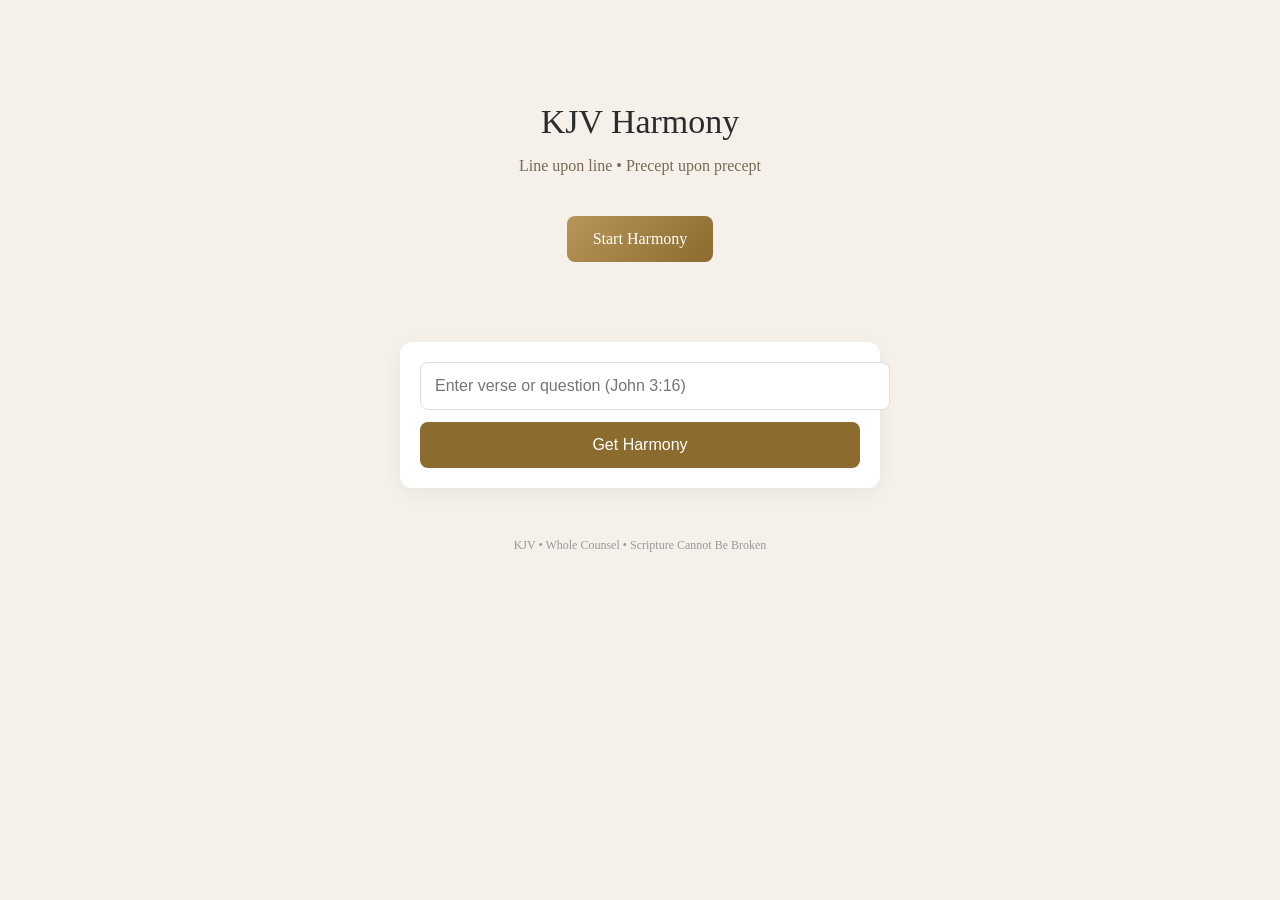
==== commit 71b0abf1: "Improve verse detection regex and anchor separator Agent-Logs-Url: https://github.com/sametheredge85" ====
--- a/index.html
+++ b/index.html
@@ -1,365 +1,208 @@
 <!DOCTYPE html>
 <html lang="en">
 <head>
-    <meta charset="UTF-8">
-    <meta name="viewport" content="width=device-width, initial-scale=1.0">
-    <meta name="description" content="KJV Companion - A unified, harmonious Bible study environment. Whole Counsel • Whole Context • Wholly Harmonious">
-    <meta name="theme-color" content="#8b5a2b">
-    
-    <!-- Open Graph / Social Media Sharing -->
-    <meta property="og:type" content="website">
-    <meta property="og:title" content="KJV Companion v5.0">
-    <meta property="og:description" content="Whole Counsel • Whole Context • Wholly Harmonious. A unified Bible study environment.">
-    <meta property="og:image" content="https://sametheredge85-crypto.github.io/Kjv-companion/Untitled%20design.png">
-    <meta property="og:url" content="https://sametheredge85-crypto.github.io/Kjv-companion/">
-    
-    <!-- Twitter Card -->
-    <meta name="twitter:card" content="summary_large_image">
-    <meta name="twitter:title" content="KJV Companion v5.0">
-    <meta name="twitter:description" content="Whole Counsel • Whole Context • Wholly Harmonious">
-    <meta name="twitter:image" content="https://sametheredge85-crypto.github.io/Kjv-companion/Untitled%20design.png">
-    
-    <title>KJV Companion v5.0 - Bible Study Environment</title>
-    <link rel="manifest" href="manifest.json">
-    
-    <style>
-        * {
-            margin: 0;
-            padding: 0;
-            box-sizing: border-box;
-        }
-
-        body {
-            font-family: Georgia, 'Times New Roman', serif;
-            background: linear-gradient(to bottom, #f5ebe0 0%, #efe4d7 50%, #e8dcc8 100%);
-            color: #2a1f0f;
-            min-height: 100vh;
-            padding: 0;
-            position: relative;
-        }
-
-        /* Ornate border frame */
-        body::before {
-            content: '';
-            position: fixed;
-            top: 10px;
-            left: 10px;
-            right: 10px;
-            bottom: 10px;
-            border: 3px double #8b6f47;
-            pointer-events: none;
-            border-radius: 8px;
-            box-shadow: inset 0 0 20px rgba(139, 111, 71, 0.1);
-        }
-
-        .container {
-            max-width: 900px;
-            margin: 0 auto;
-            padding: 30px 20px;
-            position: relative;
-            z-index: 1;
-        }
-
-        /* Decorative flourish */
-        .flourish {
-            text-align: center;
-            color: #8b6f47;
-            font-size: 24px;
-            margin: 15px 0;
-            letter-spacing: 8px;
-        }
-
-        header {
-            text-align: center;
-            padding: 30px 20px;
-            background: rgba(255, 255, 255, 0.6);
-            border: 2px solid #c7b08a;
-            border-radius: 12px;
-            margin-bottom: 30px;
-            box-shadow: 0 4px 15px rgba(0, 0, 0, 0.1);
-            position: relative;
-        }
-
-        header::before {
-            content: '✦';
-            position: absolute;
-            top: -15px;
-            left: 50%;
-            transform: translateX(-50%);
-            background: #f5ebe0;
-            padding: 0 15px;
-            color: #8b6f47;
-            font-size: 20px;
-        }
-
-        h1 {
-            font-size: clamp(32px, 5vw, 42px);
-            color: #5a3d1e;
-            margin-bottom: 12px;
-            font-weight: normal;
-            text-shadow: 1px 1px 2px rgba(0, 0, 0, 0.1);
-            letter-spacing: 2px;
-        }
-
-        .subtitle {
-            font-size: clamp(14px, 2.5vw, 18px);
-            color: #8b6f47;
-            font-style: italic;
-            margin-top: 10px;
-            letter-spacing: 1px;
-        }
-
-        .scripture-banner {
-            background: rgba(139, 111, 71, 0.08);
-            padding: 20px;
-            text-align: center;
-            border-left: 4px solid #8b6f47;
-            border-right: 4px solid #8b6f47;
-            margin: 30px 0;
-            font-style: italic;
-            color: #5a3d1e;
-            font-size: clamp(16px, 2.5vw, 20px);
-            line-height: 1.6;
-        }
-
-        .scripture-ref {
-            display: block;
-            margin-top: 10px;
-            font-weight: bold;
-            font-style: normal;
-            color: #8b6f47;
-            font-size: 14px;
-        }
-
-        .section-title {
-            margin: 40px 0 20px;
-            font-size: clamp(22px, 3.5vw, 28px);
-            color: #5a3d1e;
-            text-align: center;
-            position: relative;
-            padding-bottom: 15px;
-        }
-
-        .section-title::after {
-            content: '';
-            position: absolute;
-            bottom: 0;
-            left: 50%;
-            transform: translateX(-50%);
-            width: 60%;
-            height: 2px;
-            background: linear-gradient(to right, transparent, #c7b08a, transparent);
-        }
-
-        .button-container {
-            display: grid;
-            gap: 16px;
-            margin: 20px 0;
-        }
-
-        .button {
-            display: block;
-            background: linear-gradient(135deg, #e8dcc8 0%, #d4c3a8 100%);
-            border: 2px solid #c7b08a;
-            padding: 18px 20px;
-            text-align: center;
-            text-decoration: none;
-            color: #3a2a12;
-            font-size: clamp(16px, 2.5vw, 19px);
-            border-radius: 8px;
-            transition: all 0.3s ease;
-            box-shadow: 0 3px 8px rgba(0, 0, 0, 0.1);
-            position: relative;
-            overflow: hidden;
-        }
-
-        .button::before {
-            content: '';
-            position: absolute;
-            top: 0;
-            left: -100%;
-            width: 100%;
-            height: 100%;
-            background: linear-gradient(90deg, transparent, rgba(255, 255, 255, 0.3), transparent);
-            transition: left 0.5s;
-        }
-
-        .button:hover::before {
-            left: 100%;
-        }
-
-        .button:hover {
-            background: linear-gradient(135deg, #f0e4cd 0%, #e0d3b8 100%);
-            transform: translateY(-2px);
-            box-shadow: 0 5px 15px rgba(0, 0, 0, 0.15);
-            border-color: #b8a080;
-        }
-
-        .button:active {
-            transform: translateY(0);
-            box-shadow: 0 2px 5px rgba(0, 0, 0, 0.1);
-        }
-
-        .about-section {
-            background: rgba(255, 255, 255, 0.5);
-            padding: 25px;
-            border-radius: 8px;
-            border: 1px solid #d4c29c;
-            margin: 30px 0;
-            line-height: 1.8;
-            font-size: clamp(15px, 2.2vw, 17px);
-        }
-
-        .about-section p {
-            margin-bottom: 15px;
-        }
-
-        footer {
-            margin-top: 50px;
-            padding: 30px 20px;
-            text-align: center;
-            border-top: 2px solid #d4c29c;
-            background: rgba(255, 255, 255, 0.4);
-            border-radius: 8px;
-        }
-
-        .footer-scripture {
-            font-size: clamp(14px, 2vw, 16px);
-            color: #5a3d1e;
-            font-style: italic;
-            margin-bottom: 10px;
-        }
-
-        .footer-ref {
-            font-size: 12px;
-            color: #8b6f47;
-            font-weight: bold;
-        }
-
-        .footer-tagline {
-            margin-top: 20px;
-            font-size: 11px;
-            color: #8b6f47;
-            letter-spacing: 1px;
-        }
-
-        /* Mobile optimization */
-        @media (max-width: 768px) {
-            body::before {
-                top: 5px;
-                left: 5px;
-                right: 5px;
-                bottom: 5px;
-                border-width: 2px;
-            }
-
-            .container {
-                padding: 20px 15px;
-            }
-
-            header {
-                padding: 20px 15px;
-            }
-
-            .scripture-banner {
-                padding: 15px;
-            }
-        }
-
-        /* Loading animation */
-        @keyframes fadeIn {
-            from {
-                opacity: 0;
-                transform: translateY(20px);
-            }
-            to {
-                opacity: 1;
-                transform: translateY(0);
-            }
-        }
-
-        .container > * {
-            animation: fadeIn 0.6s ease-out backwards;
-        }
-
-        .container > *:nth-child(1) { animation-delay: 0.1s; }
-        .container > *:nth-child(2) { animation-delay: 0.2s; }
-        .container > *:nth-child(3) { animation-delay: 0.3s; }
-        .container > *:nth-child(4) { animation-delay: 0.4s; }
-        .container > *:nth-child(5) { animation-delay: 0.5s; }
-    </style>
+<meta charset="UTF-8">
+<meta name="viewport" content="width=device-width, initial-scale=1.0">
+<title>KJV Harmony</title>
+
+<style>
+body {
+  margin: 0;
+  font-family: Georgia, serif;
+  background: #f5f1ea;
+  color: #2c2c2c;
+}
+
+.container {
+  max-width: 480px;
+  margin: auto;
+  padding: 20px;
+}
+
+/* HERO */
+.hero {
+  text-align: center;
+  padding: 60px 20px 40px;
+}
+
+.hero h1 {
+  font-size: 34px;
+  font-weight: 500;
+  margin-bottom: 10px;
+}
+
+.hero p {
+  font-size: 16px;
+  color: #7a6a55;
+}
+
+.btn {
+  display: inline-block;
+  margin-top: 25px;
+  padding: 14px 26px;
+  background: linear-gradient(135deg, #b8965a, #8c6b2f);
+  color: white;
+  border-radius: 8px;
+  text-decoration: none;
+  font-size: 16px;
+}
+
+/* TOOL */
+.tool {
+  margin-top: 40px;
+  padding: 20px;
+  background: white;
+  border-radius: 12px;
+  box-shadow: 0 5px 20px rgba(0,0,0,0.05);
+}
+
+input {
+  width: 100%;
+  padding: 14px;
+  border-radius: 8px;
+  border: 1px solid #ddd;
+  font-size: 16px;
+}
+
+button {
+  width: 100%;
+  margin-top: 12px;
+  padding: 14px;
+  border: none;
+  background: #8c6b2f;
+  color: white;
+  border-radius: 8px;
+  font-size: 16px;
+}
+
+/* RESULT */
+.result {
+  margin-top: 20px;
+}
+
+.section {
+  margin-top: 16px;
+}
+
+.section h3 {
+  margin-bottom: 5px;
+  color: #8c6b2f;
+  font-size: 14px;
+  letter-spacing: 1px;
+}
+
+.section p {
+  margin: 0;
+  font-size: 15px;
+}
+
+/* FOOTER */
+.footer {
+  text-align: center;
+  margin-top: 50px;
+  font-size: 12px;
+  color: #999;
+}
+</style>
 </head>
 
 <body>
+
 <div class="container">
-    <header>
-        <h1>KJV COMPANION</h1>
-        <div class="flourish">⸎ ⸎ ⸎</div>
-        <div class="subtitle">Whole Counsel • Whole Context • Wholly Harmonious</div>
-    </header>
-
-    <div class="scripture-banner">
-        "Study to shew thyself approved unto God, a workman that needeth not to be ashamed, rightly dividing the word of truth."
-        <span class="scripture-ref">— 2 Timothy 2:15 (KJV)</span>
-    </div>
-
-    <h2 class="section-title">Study Tools</h2>
-
-    <div class="button-container">
-        <a class="button" href="harmonizer.html">📖 Gospel Harmony<br><small style="font-size: 14px; opacity: 0.8;">Matthew • Mark • Luke • John</small></a>
-        
-        <a class="button" href="annex.html">📚 Annex Library<br><small style="font-size: 14px; opacity: 0.8;">Doctrinal Resources & Study Notes</small></a>
-        
-        <a class="button" href="notes.html">✍️ Preacher's Notes<br><small style="font-size: 14px; opacity: 0.8;">Personal Study & Sermon Preparation</small></a>
-        
-        <a class="button" href="settings.html">⚙️ Settings<br><small style="font-size: 14px; opacity: 0.8;">Customize Your Experience</small></a>
-    </div>
-
-    <div class="flourish">⸎</div>
-
-    <h2 class="section-title">About This Companion</h2>
-
-    <div class="about-section">
-        <p>
-            <strong>Welcome to the KJV Companion</strong> — a unified, stable, browser-safe study environment designed for serious Bible students and preachers.
-        </p>
-        <p>
-            All tools, notes, and harmonies live in one place for clarity and reliability. Built on the solid foundation of the King James Bible, this companion helps you maintain doctrinal consistency through careful study and harmonization.
-        </p>
-        <p>
-            <em>No downloads required.</em> Simply bookmark this page or add it to your home screen for instant access to your complete study library.
-        </p>
-    </div>
-
-    <footer>
-        <div class="footer-scripture">
-            "The scripture cannot be broken."
-        </div>
-        <div class="footer-ref">John 10:35 (KJV)</div>
-        <div class="flourish" style="font-size: 18px; margin: 15px 0;">⸎</div>
-        <div class="footer-tagline">
-            Truth remains true. The word endures forever.
-        </div>
-    </footer>
+
+<!-- HERO -->
+<div class="hero">
+  <h1>KJV Harmony</h1>
+  <p>Line upon line • Precept upon precept</p>
+  <a href="#tool" class="btn">Start Harmony</a>
+</div>
+
+<!-- TOOL -->
+<div id="tool" class="tool">
+  <input id="input" placeholder="Enter verse or question (John 3:16)">
+  <button onclick="runHarmony()">Get Harmony</button>
+
+  <div id="output" class="result" style="display:none;">
+
+    <div class="section">
+      <h3>TITLE</h3>
+      <p id="title"></p>
+    </div>
+
+    <div class="section">
+      <h3>SHORT ANSWER</h3>
+      <p id="short"></p>
+    </div>
+
+    <div class="section">
+      <h3>CONTEXT</h3>
+      <p id="context"></p>
+    </div>
+
+    <div class="section">
+      <h3>HARMONY</h3>
+      <p id="harmony"></p>
+    </div>
+
+    <div class="section">
+      <h3>APPLICATION</h3>
+      <p id="application"></p>
+    </div>
+
+  </div>
+</div>
+
+<div class="footer">
+  KJV • Whole Counsel • Scripture Cannot Be Broken
+</div>
+
 </div>
 
 <script>
-    // Register service worker for PWA functionality
-    if ('serviceWorker' in navigator) {
-        window.addEventListener('load', () => {
-            navigator.serviceWorker.register('sw.js')
-                .then(reg => console.log('Service Worker registered'))
-                .catch(err => console.log('Service Worker registration failed'));
-        });
-    }
-
-    // Add to home screen prompt
-    let deferredPrompt;
-    window.addEventListener('beforeinstallprompt', (e) => {
-        e.preventDefault();
-        deferredPrompt = e;
-        // Could show custom install button here if desired
-    });
+function runHarmony() {
+  const input = document.getElementById("input").value.trim();
+
+  if (!input) return;
+
+  document.getElementById("output").style.display = "block";
+
+  // BASIC verse detection (simple)
+  const isVerse = input.match(/\b\d+:\d+\b/);
+
+  // Core doctrinal anchors (your framework)
+  const anchors = [
+    "God is the acting subject in salvation.",
+    "Life precedes response — the dead cannot hear.",
+    "God must open the heart, eyes, and ears first.",
+    "Context determines scope — not assumption.",
+    "Scripture interprets Scripture.",
+    "The work of God is finished and settled."
+  ];
+
+  // TITLE
+  document.getElementById("title").innerText =
+    isVerse ? "KJV Harmony — " + input : "KJV Harmony Inquiry";
+
+  // SHORT ANSWER
+  document.getElementById("short").innerText =
+    "The truth is revealed by God through His word, not produced by man's effort.";
+
+  // CONTEXT
+  document.getElementById("context").innerText =
+    isVerse
+      ? "This verse must be understood in its immediate setting, the chapter flow, and the full counsel of God."
+      : "The question must be examined by the whole counsel of God, not isolated reasoning.";
+
+  // HARMONY (anchors applied)
+  document.getElementById("harmony").innerText =
+    anchors.join(" • ");
+
+  // APPLICATION
+  document.getElementById("application").innerText =
+    "Seek the Lord in His word. Wait upon Him to open understanding. Truth is received, not constructed.";
+
+}
 </script>
+
 </body>
 </html>
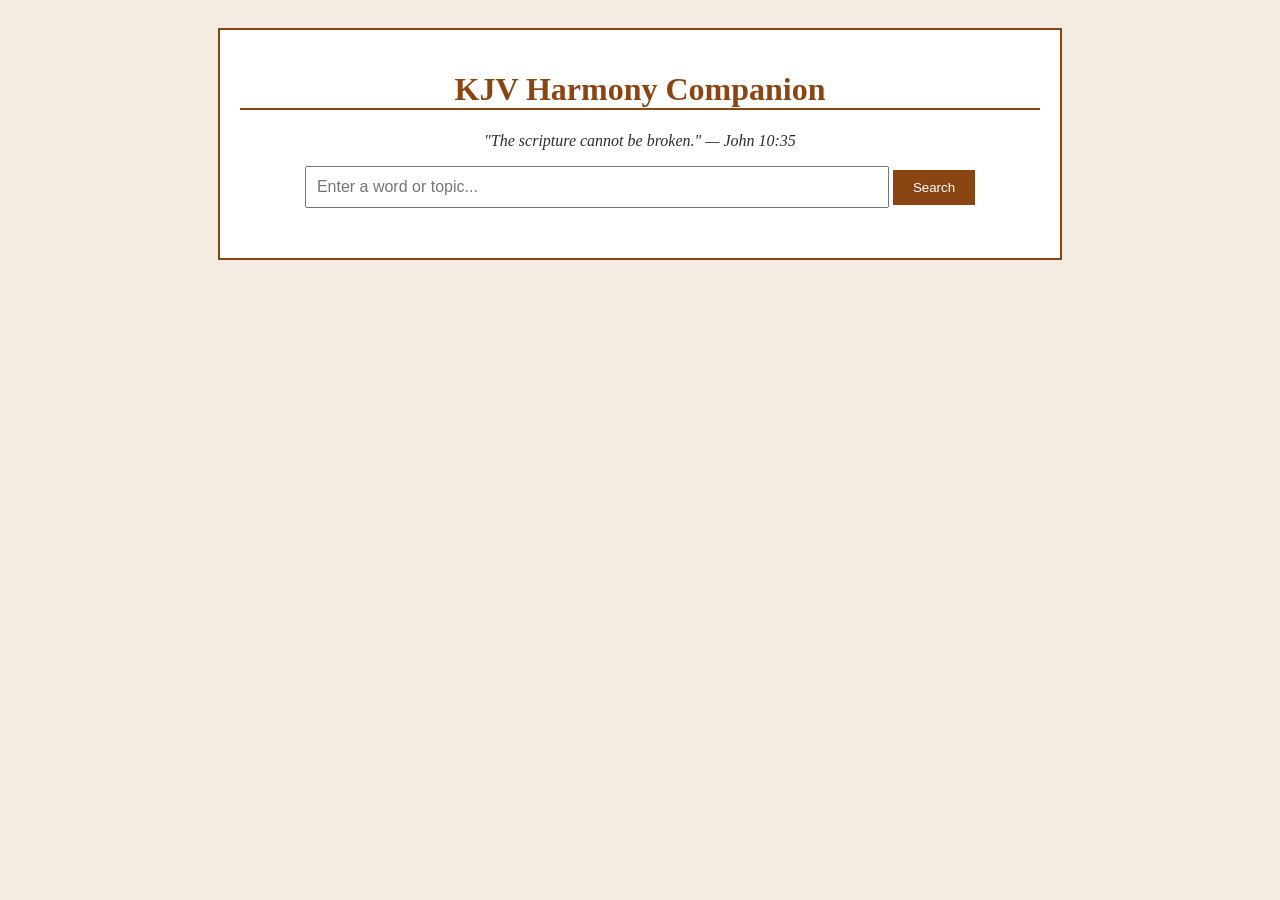
==== commit 9fd44e6b: "Add initial HTML structure for KJV Harmony Companion" ====
--- a/index.html
+++ b/index.html
@@ -1,208 +1,57 @@
 <!DOCTYPE html>
 <html lang="en">
 <head>
-<meta charset="UTF-8">
-<meta name="viewport" content="width=device-width, initial-scale=1.0">
-<title>KJV Harmony</title>
+    <meta charset="UTF-8">
+    <title>KJV Harmony Companion</title>
+    <style>
+        body { background-color: #f4ece2; font-family: 'Georgia', serif; color: #2c2c2c; padding: 20px; }
+        .container { max-width: 800px; margin: auto; border: 2px solid #8b4513; padding: 20px; background: white; }
+        h1 { color: #8b4513; text-align: center; border-bottom: 2px solid #8b4513; }
+        input { width: 70%; padding: 10px; font-size: 16px; }
+        button { padding: 10px 20px; background: #8b4513; color: white; border: none; cursor: pointer; }
+        #output { margin-top: 30px; line-height: 1.6; }
+        .verse-card { margin-bottom: 20px; padding: 10px; border-left: 4px solid #8b4513; background: #fafafa; }
+    </style>
+</head>
+<body>
+    <div class="container">
+        <h1>KJV Harmony Companion</h1>
+        <p style="text-align: center; font-style: italic;">"The scripture cannot be broken." — John 10:35</p>
+        
+        <div style="text-align: center;">
+            <input type="text" id="searchInput" placeholder="Enter a word or topic...">
+            <button onclick="runHarmony()">Search</button>
+        </div>
 
-<style>
-body {
-  margin: 0;
-  font-family: Georgia, serif;
-  background: #f5f1ea;
-  color: #2c2c2c;
-}
-
-.container {
-  max-width: 480px;
-  margin: auto;
-  padding: 20px;
-}
-
-/* HERO */
-.hero {
-  text-align: center;
-  padding: 60px 20px 40px;
-}
-
-.hero h1 {
-  font-size: 34px;
-  font-weight: 500;
-  margin-bottom: 10px;
-}
-
-.hero p {
-  font-size: 16px;
-  color: #7a6a55;
-}
-
-.btn {
-  display: inline-block;
-  margin-top: 25px;
-  padding: 14px 26px;
-  background: linear-gradient(135deg, #b8965a, #8c6b2f);
-  color: white;
-  border-radius: 8px;
-  text-decoration: none;
-  font-size: 16px;
-}
-
-/* TOOL */
-.tool {
-  margin-top: 40px;
-  padding: 20px;
-  background: white;
-  border-radius: 12px;
-  box-shadow: 0 5px 20px rgba(0,0,0,0.05);
-}
-
-input {
-  width: 100%;
-  padding: 14px;
-  border-radius: 8px;
-  border: 1px solid #ddd;
-  font-size: 16px;
-}
-
-button {
-  width: 100%;
-  margin-top: 12px;
-  padding: 14px;
-  border: none;
-  background: #8c6b2f;
-  color: white;
-  border-radius: 8px;
-  font-size: 16px;
-}
-
-/* RESULT */
-.result {
-  margin-top: 20px;
-}
-
-.section {
-  margin-top: 16px;
-}
-
-.section h3 {
-  margin-bottom: 5px;
-  color: #8c6b2f;
-  font-size: 14px;
-  letter-spacing: 1px;
-}
-
-.section p {
-  margin: 0;
-  font-size: 15px;
-}
-
-/* FOOTER */
-.footer {
-  text-align: center;
-  margin-top: 50px;
-  font-size: 12px;
-  color: #999;
-}
-</style>
-</head>
-
-<body>
-
-<div class="container">
-
-<!-- HERO -->
-<div class="hero">
-  <h1>KJV Harmony</h1>
-  <p>Line upon line • Precept upon precept</p>
-  <a href="#tool" class="btn">Start Harmony</a>
-</div>
-
-<!-- TOOL -->
-<div id="tool" class="tool">
-  <input id="input" placeholder="Enter verse or question (John 3:16)">
-  <button onclick="runHarmony()">Get Harmony</button>
-
-  <div id="output" class="result" style="display:none;">
-
-    <div class="section">
-      <h3>TITLE</h3>
-      <p id="title"></p>
+        <div id="output"></div>
     </div>
 
-    <div class="section">
-      <h3>SHORT ANSWER</h3>
-      <p id="short"></p>
-    </div>
+    <script>
+        // This is your internal "Furniture of God" - add your verses here
+        const bibleData = [
+            { ref: "John 10:35", text: "If he called them gods, unto whom the word of God came, and the scripture cannot be broken;" },
+            { ref: "2 Timothy 3:16", text: "All scripture is given by inspiration of God, and is profitable for doctrine, for reproof, for correction, for instruction in righteousness:" },
+            { ref: "2 Timothy 3:17", text: "That the man of God may be perfect, throughly furnished unto all good works." }
+        ];
 
-    <div class="section">
-      <h3>CONTEXT</h3>
-      <p id="context"></p>
-    </div>
+        function runHarmony() {
+            const term = document.getElementById("searchInput").value.toLowerCase();
+            const output = document.getElementById("output");
+            output.innerHTML = "";
 
-    <div class="section">
-      <h3>HARMONY</h3>
-      <p id="harmony"></p>
-    </div>
+            if (!term) return;
 
-    <div class="section">
-      <h3>APPLICATION</h3>
-      <p id="application"></p>
-    </div>
+            // Filters based on the "Whole Counsel" without outside bias
+            const results = bibleData.filter(v => v.text.toLowerCase().includes(term));
 
-  </div>
-</div>
-
-<div class="footer">
-  KJV • Whole Counsel • Scripture Cannot Be Broken
-</div>
-
-</div>
-
-<script>
-function runHarmony() {
-  const input = document.getElementById("input").value.trim();
-
-  if (!input) return;
-
-  document.getElementById("output").style.display = "block";
-
-  // BASIC verse detection (simple)
-  const isVerse = input.match(/\b\d+:\d+\b/);
-
-  // Core doctrinal anchors (your framework)
-  const anchors = [
-    "God is the acting subject in salvation.",
-    "Life precedes response — the dead cannot hear.",
-    "God must open the heart, eyes, and ears first.",
-    "Context determines scope — not assumption.",
-    "Scripture interprets Scripture.",
-    "The work of God is finished and settled."
-  ];
-
-  // TITLE
-  document.getElementById("title").innerText =
-    isVerse ? "KJV Harmony — " + input : "KJV Harmony Inquiry";
-
-  // SHORT ANSWER
-  document.getElementById("short").innerText =
-    "The truth is revealed by God through His word, not produced by man's effort.";
-
-  // CONTEXT
-  document.getElementById("context").innerText =
-    isVerse
-      ? "This verse must be understood in its immediate setting, the chapter flow, and the full counsel of God."
-      : "The question must be examined by the whole counsel of God, not isolated reasoning.";
-
-  // HARMONY (anchors applied)
-  document.getElementById("harmony").innerText =
-    anchors.join(" • ");
-
-  // APPLICATION
-  document.getElementById("application").innerText =
-    "Seek the Lord in His word. Wait upon Him to open understanding. Truth is received, not constructed.";
-
-}
-</script>
-
+            if (results.length > 0) {
+                results.forEach(v => {
+                    output.innerHTML += `<div class="verse-card"><strong>${v.ref}</strong><br>${v.text}</div>`;
+                });
+            } else {
+                output.innerHTML = "<p>No results found in current context. Keep searching the scriptures.</p>";
+            }
+        }
+    </script>
 </body>
 </html>
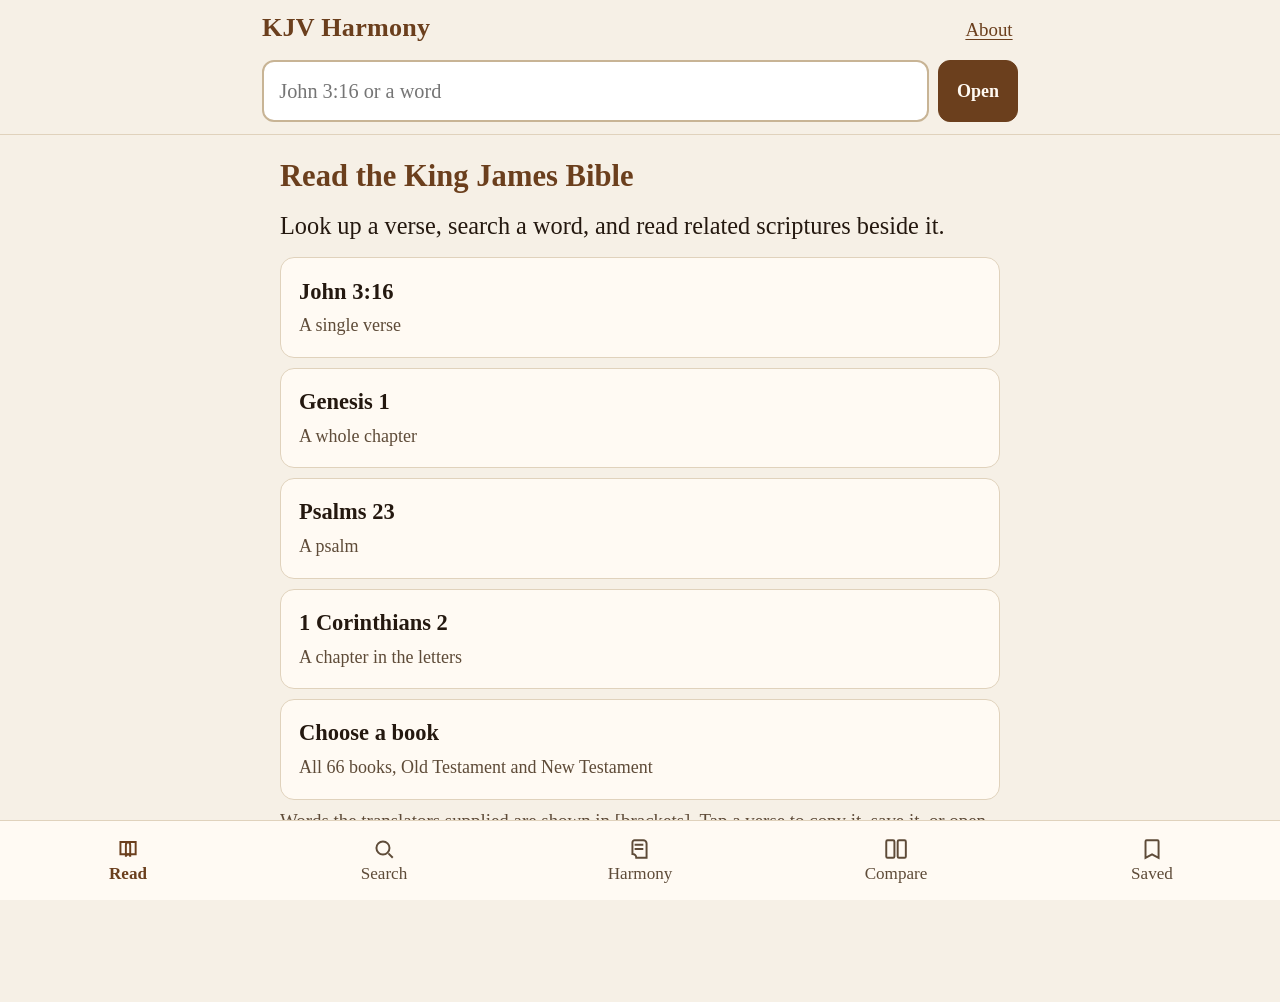
==== commit ae22e29a: "Replace the prompt homepage with a working KJV study app. The site only shipped two verses, pointed " ====
--- a/index.html
+++ b/index.html
@@ -1,57 +1,63 @@
 <!DOCTYPE html>
 <html lang="en">
 <head>
-    <meta charset="UTF-8">
-    <title>KJV Harmony Companion</title>
-    <style>
-        body { background-color: #f4ece2; font-family: 'Georgia', serif; color: #2c2c2c; padding: 20px; }
-        .container { max-width: 800px; margin: auto; border: 2px solid #8b4513; padding: 20px; background: white; }
-        h1 { color: #8b4513; text-align: center; border-bottom: 2px solid #8b4513; }
-        input { width: 70%; padding: 10px; font-size: 16px; }
-        button { padding: 10px 20px; background: #8b4513; color: white; border: none; cursor: pointer; }
-        #output { margin-top: 30px; line-height: 1.6; }
-        .verse-card { margin-bottom: 20px; padding: 10px; border-left: 4px solid #8b4513; background: #fafafa; }
-    </style>
+  <meta charset="UTF-8">
+  <meta name="viewport" content="width=device-width, initial-scale=1">
+  <meta name="description" content="Read the King James Bible, search it, and compare scripture with scripture.">
+  <meta name="theme-color" content="#6b3f1d">
+  <meta name="apple-mobile-web-app-capable" content="yes">
+  <meta name="apple-mobile-web-app-title" content="KJV Harmony">
+  <title>KJV Harmony</title>
+  <link rel="manifest" href="manifest.json">
+  <link rel="icon" href="icons/icon-192.png" type="image/png">
+  <link rel="apple-touch-icon" href="icons/icon-180.png">
+  <link rel="stylesheet" href="app.css">
 </head>
 <body>
-    <div class="container">
-        <h1>KJV Harmony Companion</h1>
-        <p style="text-align: center; font-style: italic;">"The scripture cannot be broken." — John 10:35</p>
-        
-        <div style="text-align: center;">
-            <input type="text" id="searchInput" placeholder="Enter a word or topic...">
-            <button onclick="runHarmony()">Search</button>
-        </div>
+  <header>
+    <div class="brand-row">
+      <button type="button" class="brand" id="home-btn">KJV Harmony</button>
+      <button type="button" class="about-link" id="about-btn">About</button>
+    </div>
+    <form class="lookup" id="lookup-form" role="search">
+      <label class="sr-only" for="q">Verse or word</label>
+      <input id="q" name="q" type="search" enterkeyhint="search" autocomplete="off" autocapitalize="off" autocorrect="off" spellcheck="false" placeholder="John 3:16 or a word">
+      <button type="submit">Open</button>
+    </form>
+  </header>
 
-        <div id="output"></div>
-    </div>
+  <main id="main">
+    <p class="lede">Opening the Bible...</p>
+  </main>
 
-    <script>
-        // This is your internal "Furniture of God" - add your verses here
-        const bibleData = [
-            { ref: "John 10:35", text: "If he called them gods, unto whom the word of God came, and the scripture cannot be broken;" },
-            { ref: "2 Timothy 3:16", text: "All scripture is given by inspiration of God, and is profitable for doctrine, for reproof, for correction, for instruction in righteousness:" },
-            { ref: "2 Timothy 3:17", text: "That the man of God may be perfect, throughly furnished unto all good works." }
-        ];
+  <div id="toast" class="toast" role="status" aria-live="polite"></div>
 
-        function runHarmony() {
-            const term = document.getElementById("searchInput").value.toLowerCase();
-            const output = document.getElementById("output");
-            output.innerHTML = "";
+  <nav class="tabbar" aria-label="Sections">
+    <button type="button" data-go="read">
+      <svg viewBox="0 0 24 24" aria-hidden="true"><path d="M5 5.5h6.2A2.8 2.8 0 0 1 14 8.3V19a2.2 2.2 0 0 0-2.2-2.2H5z"/><path d="M19 5.5h-6.2A2.8 2.8 0 0 0 10 8.3V19a2.2 2.2 0 0 1 2.2-2.2H19z"/></svg>
+      Read
+    </button>
+    <button type="button" data-go="search">
+      <svg viewBox="0 0 24 24" aria-hidden="true"><circle cx="11" cy="11" r="6"/><path d="M16 16l4 4"/></svg>
+      Search
+    </button>
+    <button type="button" data-go="harmony">
+      <svg viewBox="0 0 24 24" aria-hidden="true"><path d="M7 4h8a3 3 0 0 1 3 3v13H8.5A3.5 3.5 0 0 0 5 16.5V6a2 2 0 0 1 2-2z"/><path d="M7 8h8M7 12h8"/></svg>
+      Harmony
+    </button>
+    <button type="button" data-go="compare">
+      <svg viewBox="0 0 24 24" aria-hidden="true"><rect x="3" y="4" width="7.5" height="16" rx="1.2"/><rect x="13.5" y="4" width="7.5" height="16" rx="1.2"/></svg>
+      Compare
+    </button>
+    <button type="button" data-go="saved">
+      <svg viewBox="0 0 24 24" aria-hidden="true"><path d="M7 4h10a1 1 0 0 1 1 1v15l-6-3.2L6 20V5a1 1 0 0 1 1-1z"/></svg>
+      Saved
+    </button>
+  </nav>
 
-            if (!term) return;
-
-            // Filters based on the "Whole Counsel" without outside bias
-            const results = bibleData.filter(v => v.text.toLowerCase().includes(term));
-
-            if (results.length > 0) {
-                results.forEach(v => {
-                    output.innerHTML += `<div class="verse-card"><strong>${v.ref}</strong><br>${v.text}</div>`;
-                });
-            } else {
-                output.innerHTML = "<p>No results found in current context. Keep searching the scriptures.</p>";
-            }
-        }
-    </script>
+  <noscript>
+    <p class="message">This Bible needs JavaScript turned on in the browser.</p>
+  </noscript>
+  <script type="module" src="js/app.js"></script>
 </body>
 </html>
--- a/app.css
+++ b/app.css
@@ -0,0 +1,476 @@
+:root {
+  --paper: #f6f0e6;
+  --paper-deep: #efe4d2;
+  --card: #fffaf3;
+  --ink: #24180f;
+  --muted: #5e4b38;
+  --line: #e0d2bc;
+  --accent: #6b3f1d;
+  --accent-ink: #fffaf3;
+  --mark: #f0ddb0;
+  --verse-size: 1.5rem;
+  --header-space: 7.6rem;
+  color-scheme: light;
+}
+
+* { box-sizing: border-box; }
+
+html { font-size: 18px; -webkit-text-size-adjust: 100%; }
+html.size-sm { font-size: 16.5px; }
+html.size-lg { font-size: 21px; }
+
+html, body {
+  margin: 0;
+  padding: 0;
+  background: var(--paper);
+  color: var(--ink);
+  font-family: "Iowan Old Style", Palatino, "Palatino Linotype", Georgia, "Times New Roman", serif;
+  line-height: 1.5;
+}
+
+body.size-sm { --verse-size: 1.28rem; }
+body.size-lg { --verse-size: 1.85rem; }
+
+body {
+  min-height: 100vh;
+  padding-bottom: calc(5.2rem + env(safe-area-inset-bottom));
+}
+
+button, input, textarea {
+  font: inherit;
+  color: inherit;
+}
+
+button {
+  background: var(--card);
+  border: 1px solid var(--line);
+  border-radius: 12px;
+  min-height: 48px;
+  padding: 0.65rem 0.9rem;
+  cursor: pointer;
+}
+
+button:active { background: var(--paper-deep); }
+button:disabled { opacity: 0.38; cursor: default; }
+
+button:focus-visible, input:focus-visible, textarea:focus-visible, a:focus-visible {
+  outline: 3px solid #8a5a2b;
+  outline-offset: 2px;
+}
+
+.sr-only {
+  position: absolute;
+  width: 1px;
+  height: 1px;
+  padding: 0;
+  margin: -1px;
+  overflow: hidden;
+  clip: rect(0, 0, 0, 0);
+  border: 0;
+}
+
+header {
+  position: sticky;
+  top: 0;
+  z-index: 5;
+  background: rgba(246, 240, 230, 0.96);
+  border-bottom: 1px solid var(--line);
+  padding: calc(0.45rem + env(safe-area-inset-top)) 0.85rem 0.7rem;
+}
+
+.brand-row {
+  display: flex;
+  align-items: baseline;
+  justify-content: space-between;
+  gap: 0.75rem;
+  max-width: 42rem;
+  margin: 0 auto 0.45rem;
+}
+
+.brand {
+  background: none;
+  border: 0;
+  padding: 0;
+  min-height: 0;
+  font-size: 1.45rem;
+  font-weight: 700;
+  letter-spacing: 0.01em;
+  color: var(--accent);
+}
+
+.about-link {
+  background: none;
+  border: 0;
+  min-height: 44px;
+  padding: 0.2rem 0.3rem;
+  color: var(--accent);
+  font-size: 1.05rem;
+  text-decoration: underline;
+  text-underline-offset: 0.18em;
+}
+
+.lookup {
+  display: flex;
+  gap: 0.5rem;
+  max-width: 42rem;
+  margin: 0 auto;
+}
+
+.lookup input {
+  flex: 1;
+  min-width: 0;
+  font-size: 1.125rem;
+  padding: 0.75rem 0.85rem;
+  border-radius: 12px;
+  border: 2px solid #c8b495;
+  background: white;
+  -webkit-appearance: none;
+  appearance: none;
+}
+
+.lookup button {
+  background: var(--accent);
+  color: var(--accent-ink);
+  border-color: var(--accent);
+  font-weight: 700;
+  padding-inline: 1rem;
+}
+
+main {
+  max-width: 42rem;
+  margin: 0 auto;
+  padding: 1rem 1rem 1.5rem;
+}
+
+body[data-view="compare"] main { max-width: 70rem; }
+
+.lede {
+  font-size: 1.35rem;
+  line-height: 1.45;
+  margin: 0.2rem 0 0.8rem;
+}
+
+.quiet {
+  color: var(--muted);
+  font-size: 1.05rem;
+  margin: 0.4rem 0 1rem;
+}
+
+.stack { display: flex; flex-direction: column; gap: 0.55rem; }
+
+.choice {
+  text-align: left;
+  font-size: 1.2rem;
+  background: var(--card);
+  border: 1px solid var(--line);
+  border-radius: 14px;
+  padding: 0.9rem 1rem;
+}
+
+.choice strong { display: block; font-size: 1.25rem; }
+.choice span { color: var(--muted); font-size: 1rem; }
+
+h1, h2 {
+  font-weight: 700;
+  line-height: 1.25;
+  margin: 0.2rem 0 0.7rem;
+}
+
+h1 { font-size: 1.7rem; color: var(--accent); }
+h2 { font-size: 1.25rem; margin-top: 1.2rem; }
+
+.passage-head, .chapter-jump {
+  display: grid;
+  grid-template-columns: 5.4rem 1fr 5.4rem;
+  gap: 0.45rem;
+  margin: 0.2rem 0 0.8rem;
+}
+
+.passage-head button, .chapter-jump button {
+  font-weight: 700;
+}
+
+.passage-head .where {
+  background: var(--card);
+  font-size: 1.15rem;
+}
+
+.verses { list-style: none; margin: 0; padding: 0; }
+
+.verse {
+  display: grid;
+  grid-template-columns: 2.2rem 1fr;
+  gap: 0.35rem 0.45rem;
+  padding: 0.85rem 0.15rem;
+  border-bottom: 1px solid var(--line);
+  scroll-margin-top: calc(var(--header-space) + env(safe-area-inset-top));
+}
+
+.verse.target { background: #f8ecd4; border-radius: 12px; }
+.verse.open { background: white; border-radius: 14px; box-shadow: inset 0 0 0 1px var(--line); }
+
+.num {
+  color: var(--accent);
+  font-weight: 700;
+  font-size: 0.95rem;
+  padding-top: 0.35rem;
+  text-align: right;
+}
+
+.verse-text {
+  display: block;
+  width: 100%;
+  text-align: left;
+  background: transparent;
+  border: 0;
+  border-radius: 10px;
+  min-height: 0;
+  padding: 0.1rem 0.2rem 0.15rem;
+  font-size: var(--verse-size);
+  line-height: 1.55;
+}
+
+.title-line, .note-line {
+  display: block;
+  font-style: italic;
+  color: var(--muted);
+  font-size: 0.86em;
+  margin: 0.1rem 0 0.35rem;
+}
+
+.note-line { margin-top: 0.45rem; }
+
+.supplied { font-style: italic; }
+
+mark {
+  background: var(--mark);
+  color: inherit;
+  padding: 0 0.08em;
+  border-radius: 3px;
+}
+
+.actions {
+  display: none;
+  flex-wrap: wrap;
+  gap: 0.45rem;
+  grid-column: 2;
+  margin: 0.15rem 0 0.35rem;
+}
+
+.verse.open .actions { display: flex; }
+
+.actions button { flex: 1 1 7rem; font-size: 1.05rem; }
+
+.actions textarea {
+  flex: 1 1 100%;
+  min-height: 5.5rem;
+  font-size: 1.125rem;
+  line-height: 1.45;
+  padding: 0.7rem;
+  border-radius: 12px;
+  border: 2px solid #c8b495;
+  background: #fffdf9;
+  resize: vertical;
+}
+
+.chapters {
+  display: grid;
+  grid-template-columns: repeat(auto-fill, minmax(4.2rem, 1fr));
+  gap: 0.5rem;
+}
+
+.chapters button {
+  font-size: 1.2rem;
+  font-weight: 700;
+  background: var(--card);
+}
+
+.panel {
+  background: var(--card);
+  border: 1px solid var(--line);
+  border-radius: 16px;
+  padding: 0.9rem 0.95rem 1rem;
+  margin: 0 0 0.8rem;
+}
+
+.anchor-verse {
+  font-size: var(--verse-size);
+  line-height: 1.55;
+  margin: 0.3rem 0 0.6rem;
+}
+
+.anchor-label {
+  margin: 0;
+  color: var(--accent);
+  font-weight: 700;
+  font-size: 1.05rem;
+}
+
+.xref {
+  border-top: 1px solid var(--line);
+  padding: 0.75rem 0;
+}
+
+.xref-ref {
+  background: none;
+  border: 0;
+  padding: 0.15rem 0;
+  min-height: 0;
+  color: var(--accent);
+  font-weight: 700;
+  font-size: 1.15rem;
+  text-decoration: underline;
+  text-underline-offset: 0.15em;
+}
+
+.xref p { margin: 0.25rem 0; font-size: 1.2rem; line-height: 1.5; }
+.vn { color: var(--accent); font-weight: 700; margin-right: 0.45rem; }
+.compare-verse { font-size: var(--verse-size); line-height: 1.55; margin: 0.45rem 0; }
+
+.linkish {
+  background: none;
+  border: 0;
+  color: var(--accent);
+  text-decoration: underline;
+  text-underline-offset: 0.15em;
+  min-height: 44px;
+  padding: 0.2rem 0;
+}
+
+.compare-grid {
+  display: flex;
+  flex-direction: column;
+  gap: 0.6rem;
+}
+
+.compare-pane {
+  background: var(--card);
+  border: 1px solid var(--line);
+  border-radius: 16px;
+  padding: 0.85rem;
+}
+
+.compare-pane h2 { margin-top: 0; }
+
+.pane-form { display: flex; gap: 0.45rem; margin-bottom: 0.6rem; }
+.pane-form input {
+  flex: 1;
+  min-width: 0;
+  font-size: 1.125rem;
+  padding: 0.7rem 0.75rem;
+  border-radius: 12px;
+  border: 2px solid #c8b495;
+  background: white;
+}
+.pane-form button {
+  background: var(--accent);
+  color: var(--accent-ink);
+  border-color: var(--accent);
+  font-weight: 700;
+}
+
+.hit {
+  display: block;
+  width: 100%;
+  text-align: left;
+  background: var(--card);
+  border: 1px solid var(--line);
+  border-radius: 14px;
+  padding: 0.8rem 0.9rem;
+  margin-bottom: 0.55rem;
+}
+
+.hit b { color: var(--accent); font-size: 1.08rem; }
+.hit p { margin: 0.3rem 0 0; font-size: 1.15rem; line-height: 1.45; }
+
+.saved-card {
+  background: var(--card);
+  border: 1px solid var(--line);
+  border-radius: 16px;
+  padding: 0.9rem;
+  margin-bottom: 0.7rem;
+}
+
+.saved-card p { font-size: var(--verse-size); line-height: 1.5; margin: 0.35rem 0; }
+.row { display: flex; flex-wrap: wrap; gap: 0.45rem; }
+.row button { flex: 1 1 7rem; }
+
+.sizes { display: flex; gap: 0.45rem; align-items: center; }
+.sizes button { min-width: 3rem; font-weight: 700; }
+.sizes button[aria-pressed="true"] {
+  background: var(--accent);
+  color: var(--accent-ink);
+  border-color: var(--accent);
+}
+
+.message {
+  background: var(--card);
+  border: 1px solid var(--line);
+  border-radius: 14px;
+  padding: 1rem;
+  font-size: 1.15rem;
+}
+
+.toast {
+  position: fixed;
+  left: 50%;
+  bottom: calc(5.4rem + env(safe-area-inset-bottom));
+  transform: translateX(-50%) translateY(1rem);
+  background: #24180f;
+  color: #fffaf3;
+  padding: 0.7rem 1rem;
+  border-radius: 999px;
+  opacity: 0;
+  pointer-events: none;
+  transition: opacity 0.2s ease, transform 0.2s ease;
+  z-index: 8;
+  max-width: calc(100% - 2rem);
+  text-align: center;
+}
+
+.toast.show { opacity: 1; transform: translateX(-50%) translateY(0); }
+
+.tabbar {
+  position: fixed;
+  left: 0;
+  right: 0;
+  bottom: 0;
+  z-index: 6;
+  display: grid;
+  grid-template-columns: repeat(5, 1fr);
+  gap: 0;
+  background: #fffaf3;
+  border-top: 1px solid var(--line);
+  padding-bottom: env(safe-area-inset-bottom);
+}
+
+.tabbar button {
+  border: 0;
+  border-radius: 0;
+  background: transparent;
+  min-height: 4.4rem;
+  padding: 0.35rem 0.1rem 0.45rem;
+  display: flex;
+  flex-direction: column;
+  align-items: center;
+  justify-content: center;
+  gap: 0.15rem;
+  font-size: 0.78rem;
+  line-height: 1.1;
+  color: var(--muted);
+}
+
+.tabbar button.active { color: var(--accent); font-weight: 700; }
+.tabbar svg { width: 1.45rem; height: 1.45rem; stroke: currentColor; fill: none; stroke-width: 1.8; }
+
+@media (min-width: 800px) {
+  .compare-grid { display: grid; grid-template-columns: 1fr 1fr; align-items: start; gap: 1rem; }
+  .tabbar button { font-size: 0.95rem; }
+}
+
+@media print {
+  header, .tabbar, .actions, .toast, .passage-head, .chapter-jump { display: none !important; }
+  body { padding: 0; background: white; }
+  .verse-text { font-size: 13pt; }
+  .verse.target, .verse.open { background: transparent; box-shadow: none; }
+}
